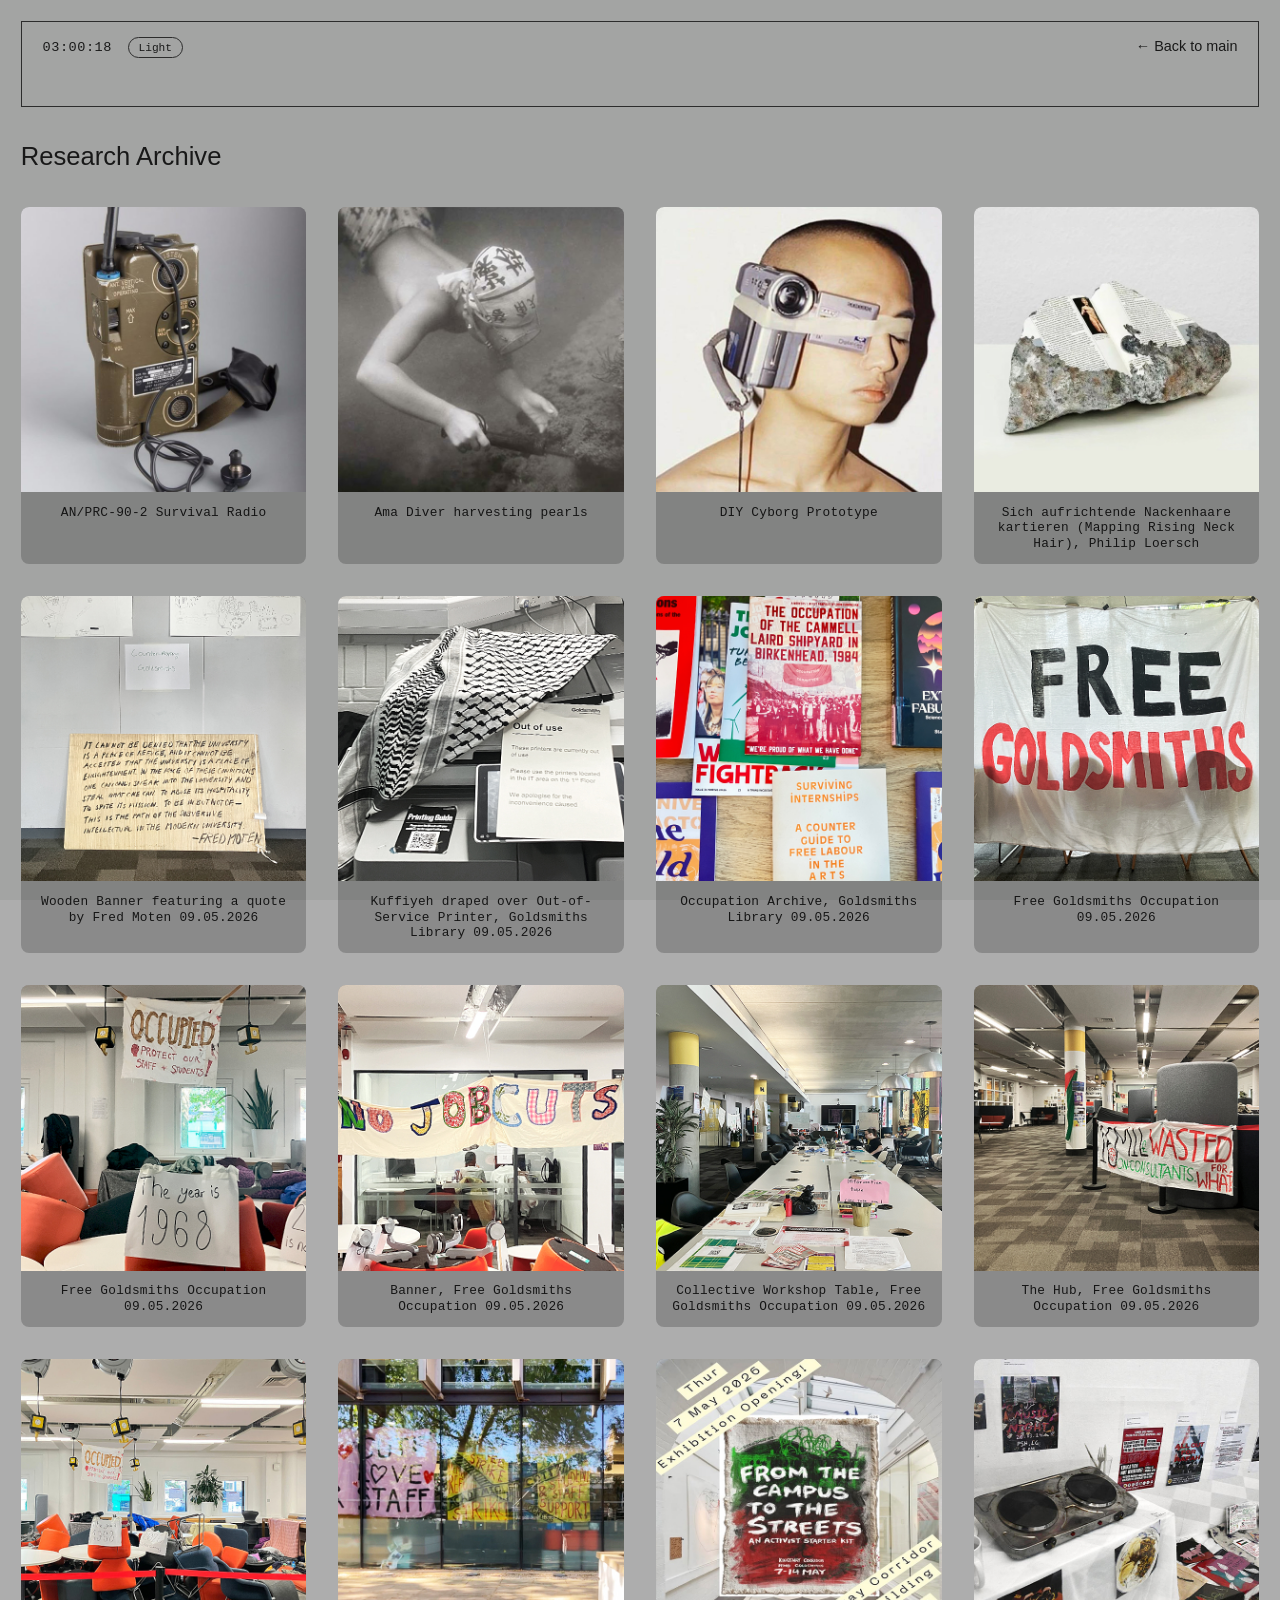
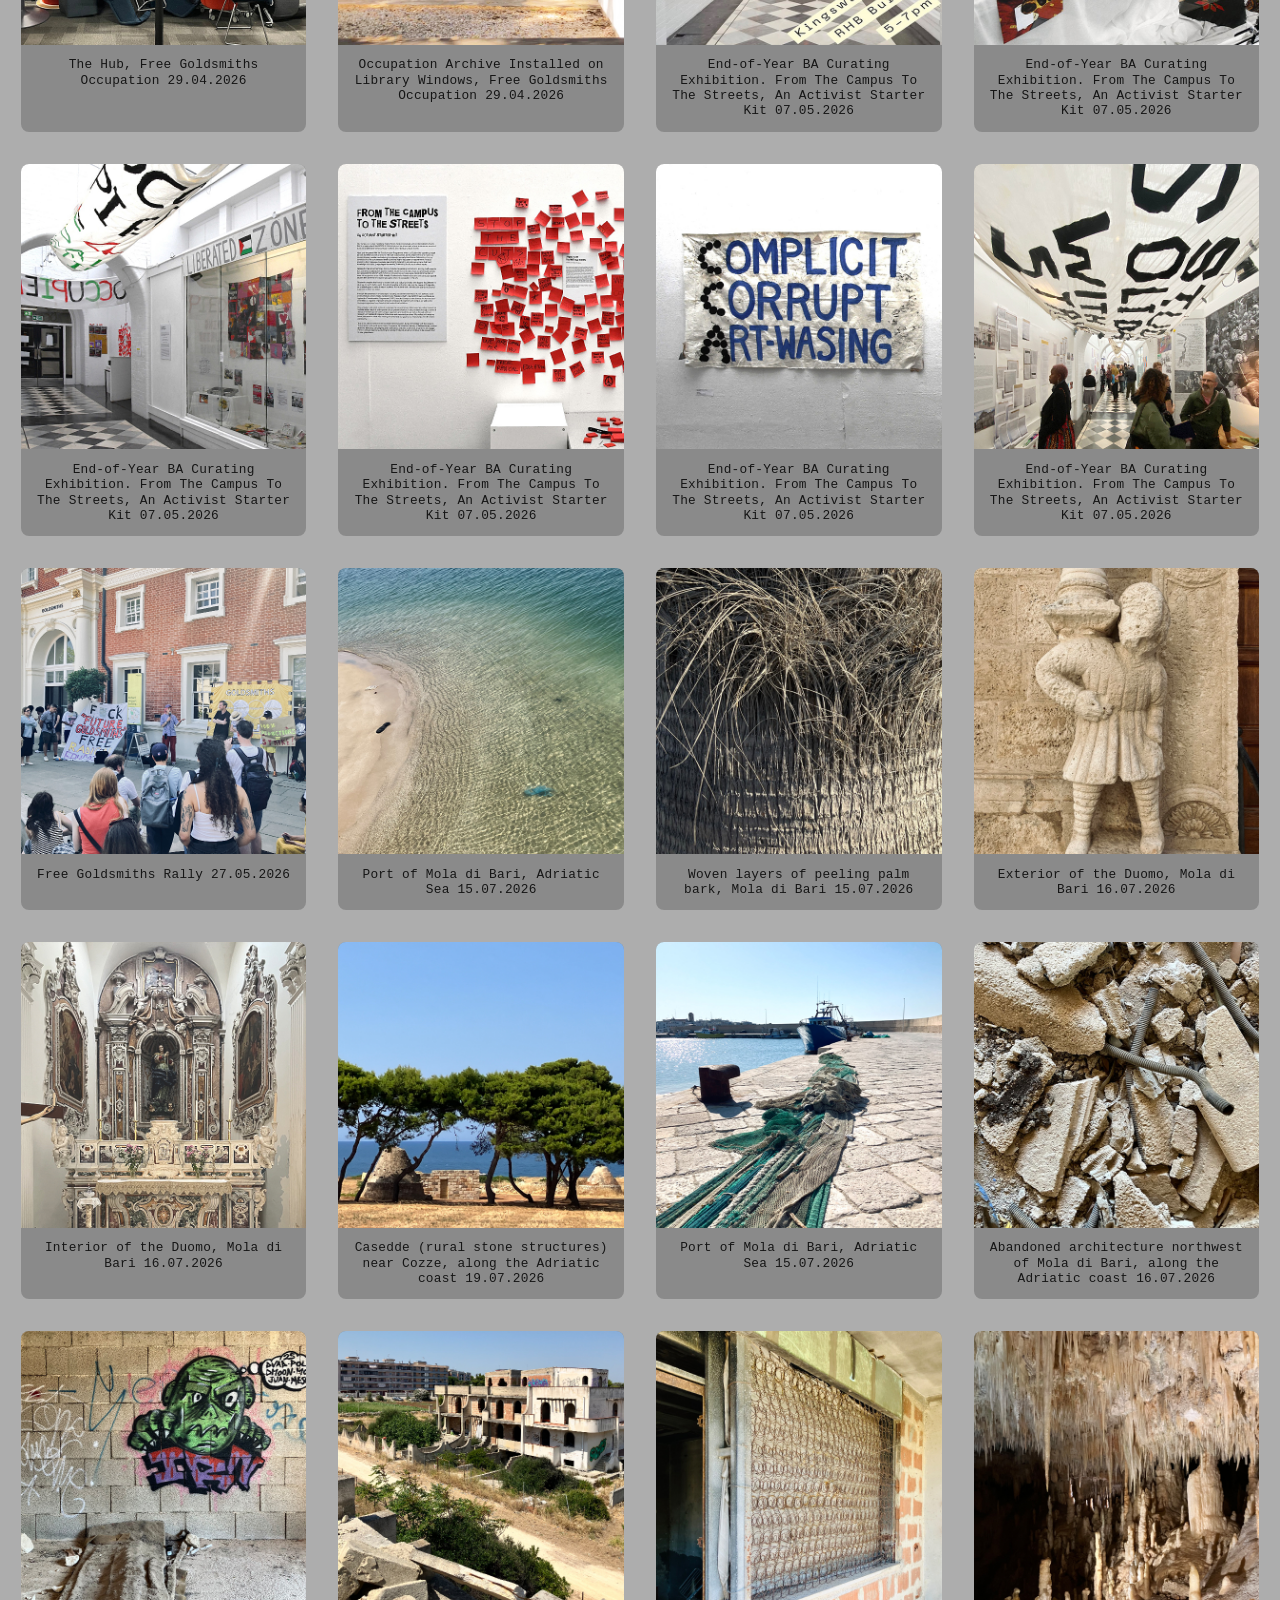
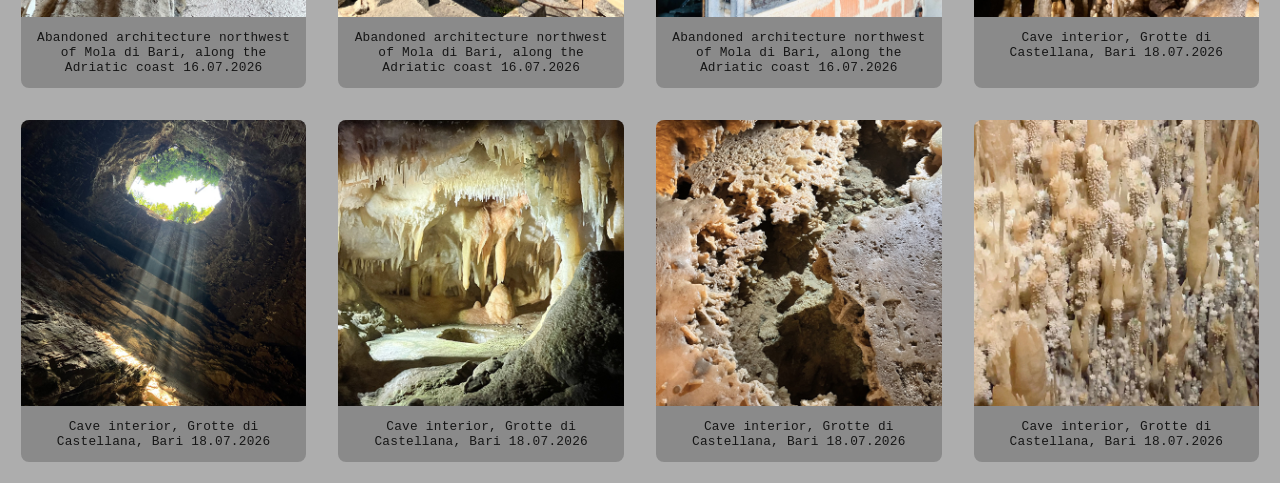
==== archive.html @ 79092eb6 "Update archive.html" ====
<!DOCTYPE html>
<html lang="en">
<head>
    <meta charset="UTF-8">
    <meta name="viewport" content="width=device-width, initial-scale=1.0, shrink-to-fit=no">
    <title>Invisible Signals – Research Archive</title>

    <style>
        /* ========== same styles as index.html, but without canvas rules ========== */
        * {
            margin: 0;
            padding: 0;
            box-sizing: border-box;
        }
        .archive-item .caption {
            padding: 0.5rem;
            font-size: 0.83rem;
            color: rgba(255, 255, 255, 0.7);
            font-family: monospace;
            font-weight: 500;
            letter-spacing: 0.018em;
            line-height: 1.2;
            text-align: center;
            max-width: 53ch;
            margin: 0 auto;
        }
        
        .archive-item .caption span {
            display: inline-block;
            text-align: center;
        }

        /* ---------- DARK MODE DEFAULTS ---------- */
        body {
            background: #adadad;
            font-family: 'Inter', 'Monument Grotesk Variable', -apple-system, BlinkMacSystemFont, sans-serif;
            color: rgba(255, 255, 255, 0.85);
            line-height: 1.4;
            -webkit-font-smoothing: antialiased;
            transition: background-color 0.2s ease, color 0.2s ease;
        }

        /* colour filter overlay */
        body::before {
            content: '';
            position: fixed;
            top: 0;
            left: 0;
            width: 100%;
            height: 100%;
            background-color: #30342f;
            mix-blend-mode: overlay;
            opacity: 0.8;
            pointer-events: none;
            z-index: 1;
            transition: opacity 0.2s ease;
        }

        .content {
            max-width: 1400px;
            margin: 0 auto;
            padding: 1.3rem;
            position: relative;
            z-index: 2;
        }

        /* Typography */
        .bodycopy-2 {
            font-size: clamp(0.9rem, 4vw, 1.05rem);
            letter-spacing: 0.058em;
            line-height: 1.5;
            color: rgba(255, 255, 255, 0.85);
        }
        .grey-caption {
            font-size: clamp(0.75rem, 3.5vw, 0.9rem);
            color: rgba(255, 255, 255, 0.6);
            font-family: 'Monument Grotesk Variable', monospace;
            letter-spacing: 0.037em;
            transition: color 0.2s ease;
        }
        .archive-title {
            font-size: clamp(1.2rem, 5vw, 1.6rem);
            font-weight: 500;
            margin-bottom: 2rem;
            color: rgba(255, 255, 255, 0.85);
        }
        .header-clock {
            font-family: monospace;
            font-size: clamp(0.7rem, 3.5vw, 0.85rem);
            letter-spacing: 0.5px;
            color: rgba(255, 255, 255, 0.7);
            transition: color 0.2s ease;
        }
        .nav-right a {
            font-size: clamp(0.75rem, 4vw, 0.9rem);
            text-decoration: none;
            color: rgba(255, 255, 255, 0.85);
            transition: opacity 0.2s;
        }
        .nav-right a:hover {
            opacity: 0.7;
        }

        /* Header */
        .nav-bar {
            position: sticky;
            top: 0;
            background: transparent;
            backdrop-filter: none;
            padding: 0.8rem 1.3rem 3rem 1.3rem;
            margin-bottom: 2rem;
            z-index: 10;
            border: 1px solid #9afc97;
            transition: transform 0.3s ease-in-out, border-color 0.2s ease;
        }
        .nav-bar.header-hidden {
            transform: translateY(-100%);
        }
        .nav-bar-desktop {
            display: flex;
            justify-content: space-between;
            align-items: baseline;
            flex-wrap: wrap;
            gap: 1rem;
        }
        .nav-left {
            display: flex;
            align-items: baseline;
            gap: 1rem;
            flex-wrap: wrap;
        }
        .nav-right {
            display: flex;
            flex-wrap: wrap;
            gap: 1.5rem;
            list-style: none;
        }
        .color-buttons {
            display: flex;
            align-items: baseline;
            gap: 0.5rem;
        }
        .mode-toggle-btn {
            background: transparent;
            border: 1px solid #9afc97;
            border-radius: 20px;
            padding: 0.2rem 0.6rem;
            font-size: 0.7rem;
            cursor: pointer;
            transition: all 0.2s ease;
            color: inherit;
            font-family: monospace;
        }

        /* Archive grid */
        .archive-grid {
            display: grid;
            grid-template-columns: repeat(auto-fill, minmax(280px, 1fr));
            gap: 2rem;
            margin-top: 2rem;
        }
        .archive-item {
            background: rgba(0, 0, 0, 0.2);
            border-radius: 8px;
            overflow: hidden;
            transition: transform 0.2s;
            cursor: pointer;
        }
        .archive-item:hover {
            transform: translateY(-4px);
        }
        .archive-item img {
            width: 100%;
            height: auto;
            display: block;
            pointer-events: none;
        }
        .archive-item .caption {
            padding: 0.8rem;
            font-size: 0.8rem;
            color: rgba(255, 255, 255, 0.7);
        }
        .back-link {
            margin-top: 3rem;
            text-align: center;
        }
        .back-link a {
            color: inherit;
            text-decoration: none;
            border-bottom: 0px dotted #9afc97;
        }

        /* Lightbox overlay */
        .lightbox {
            position: fixed;
            top: 0;
            left: 0;
            width: 100%;
            height: 100%;
            background: rgba(0, 0, 0, 0.9);
            backdrop-filter: blur(10px);
            display: flex;
            align-items: center;
            justify-content: center;
            z-index: 1000;
            opacity: 0;
            visibility: hidden;
            transition: opacity 0.3s ease, visibility 0.3s ease;
        }
        .lightbox.active {
            opacity: 1;
            visibility: visible;
        }
        .lightbox img {
            max-width: 90%;
            max-height: 90%;
            object-fit: contain;
            border-radius: 8px;
            box-shadow: 0 0 30px rgba(0,0,0,0.5);
        }
        .lightbox-close {
            position: absolute;
            top: 20px;
            right: 30px;
            font-size: 40px;
            color: white;
            cursor: pointer;
            font-family: monospace;
            transition: opacity 0.2s;
        }
        .lightbox-close:hover {
            opacity: 0.7;
        }

        /* Light background overrides (used for Light mode) */
        body.light-bg {
            color: rgba(0, 0, 0, 0.85);
        }
        body.light-bg .bodycopy-2,
        body.light-bg .archive-title,
        body.light-bg .nav-right a,
        body.light-bg .header-clock,
        body.light-bg .archive-item .caption {
            color: rgba(0, 0, 0, 0.85);
        }
        body.light-bg .grey-caption {
            color: rgba(0, 0, 0, 0.5);
        }
        body.light-bg .nav-bar {
            border-color: #2c2c2c;
        }
        body.light-bg .mode-toggle-btn {
            border-color: #2c2c2c;
        }
        body.light-bg::before {
            opacity: 0.2;
        }

        /* Mobile */
        @media (max-width: 640px) {
            .content {
                padding: 0.8rem;
            }
            .nav-bar {
                padding: 0.6rem 0.8rem 0.6rem 0.8rem;
                margin-bottom: 0.1rem;
            }
            .nav-bar-desktop {
                flex-direction: column;
                gap: 0.6rem;
            }
            .nav-left {
                width: 100%;
                justify-content: space-between;
            }
            .nav-right {
                width: 100%;
                justify-content: space-evenly;
                flex-wrap: wrap;
                gap: 0.3rem;
            }
            .color-buttons {
                gap: 0.3rem;
            }
            .archive-grid {
                grid-template-columns: 1fr;
                gap: 1rem;
            }
        }
        @media (max-width: 480px) {
            .content {
                padding: 0.6rem;
            }
            .nav-bar {
                padding: 0.5rem 0.6rem 0.8rem 0.6rem;
            }
            .nav-right a {
                font-size: 0.7rem;
            }
        }
    </style>
</head>
<body>

<div class="content">
    <div class="nav-bar" id="mainHeader">
        <div class="nav-bar-desktop">
            <div class="nav-left">
                <div class="header-clock" id="liveClock">--:--:--</div>
                <div class="color-buttons">
                    <button class="mode-toggle-btn" id="modeToggleBtn">Light</button>
                </div>
            </div>
            <ul class="nav-right">
                <li><a href="/">← Back to main</a></li>
            </ul>
        </div>
    </div>

    <div class="archive-title">Research Archive</div>
    <div class="grey-caption" style="margin-bottom: 1rem;"></div>

    <!-- Archive grid – each image is clickable -->
    <div class="archive-grid">
        <div class="archive-item">
            <img src="images/recorder.jpg" alt="Research image 1">
            <div class="caption">
                <span>AN/PRC-90-2 Survival Radio</span>
            </div>
        </div>
        <div class="archive-item">
            <img src="images/sea_women.jpg" alt="Research image 2">
            <div class="caption">
                <span>Ama Diver harvesting pearls</span>
            </div>
        </div>
        <div class="archive-item">
            <img src="images/human_cam.jpg" alt="Research image 3">
            <div class="caption">
                <span>DIY Cyborg Prototype</span>
            </div>
        </div>
        <div class="archive-item">
            <img src="images/stone_archive.jpg" alt="Research image 4">
            <div class="caption">
                <span>Sich aufrichtende Nackenhaare kartieren (Mapping Rising Neck Hair), Philip Loersch</span>
            </div>
        </div>
        <div class="archive-item">
            <img src="images/Gold_Occ_06.jpg" alt="Research image 5">
            <div class="caption">
                <span>Wooden Banner featuring a quote by Fred Moten 09.05.2026</span>
            </div>
        </div>
        <div class="archive-item">
            <img src="images/Gold_Occ_05.jpg" alt="Research image 6">
            <div class="caption">
                <span>Kuffiyeh draped over Out-of-Service Printer, Goldsmiths Library 09.05.2026</span>
            </div>
        </div>
        <div class="archive-item">
            <img src="images/Gold_Occ_02.jpg" alt="Research image 7">
            <div class="caption">
                <span>Occupation Archive, Goldsmiths Library 09.05.2026</span>
            </div>
        </div>
        <div class="archive-item">
            <img src="images/Gold_Occ_16.jpg" alt="Research image 8">
            <div class="caption">
                <span>Free Goldsmiths Occupation 09.05.2026</span>
            </div>
        </div>
        <div class="archive-item">
            <img src="images/Gold_Occ_17.jpg" alt="Research image 9">
            <div class="caption">
                <span>Free Goldsmiths Occupation 09.05.2026</span>
            </div>
        </div>
        <div class="archive-item">
            <img src="images/Gold_Occ_04.jpg" alt="Research image 10">
            <div class="caption">
                <span>Banner, Free Goldsmiths Occupation 09.05.2026</span>
            </div>
        </div>
        <div class="archive-item">
            <img src="images/Gold_Occ_07.jpg" alt="Research image 11">
            <div class="caption">
                <span>Collective Workshop Table, Free Goldsmiths Occupation 09.05.2026</span>
            </div>
        </div>
        <div class="archive-item">
            <img src="images/Gold_Occ_03.jpg" alt="Research image 12">
            <div class="caption">
                <span>The Hub, Free Goldsmiths Occupation 09.05.2026</span>
            </div>
        </div>
        <div class="archive-item">
            <img src="images/Gold_Occ_11.jpg" alt="Research image 13">
            <div class="caption">
                <span>The Hub, Free Goldsmiths Occupation 29.04.2026</span>
            </div>
        </div>
        <div class="archive-item">
            <img src="images/Gold_Occ_12.jpg" alt="Research image 14">
            <div class="caption">
                <span>Occupation Archive Installed on Library Windows, Free Goldsmiths Occupation 29.04.2026</span>
            </div>
        </div>
        <div class="archive-item">
            <img src="images/Gold_Occ_19.jpg" alt="Research image 15">
            <div class="caption">
                <span>End-of-Year BA Curating Exhibition. From The Campus To The Streets, An Activist Starter Kit 07.05.2026</span>
            </div>
        </div>
        <div class="archive-item">
            <img src="images/Gold_Occ_23.jpg" alt="Research image 16">
            <div class="caption">
                <span>End-of-Year BA Curating Exhibition. From The Campus To The Streets, An Activist Starter Kit 07.05.2026</span>
            </div>
        </div>
        <div class="archive-item">
            <img src="images/Gold_Occ_24.jpg" alt="Research image 17">
            <div class="caption">
                <span>End-of-Year BA Curating Exhibition. From The Campus To The Streets, An Activist Starter Kit 07.05.2026</span>
            </div>
        </div>
        <div class="archive-item">
            <img src="images/Gold_Occ_25.jpg" alt="Research image 18">
            <div class="caption">
                <span>End-of-Year BA Curating Exhibition. From The Campus To The Streets, An Activist Starter Kit 07.05.2026</span>
            </div>
        </div>
        <div class="archive-item">
            <img src="images/Gold_Occ_27.jpg" alt="Research image 19">
            <div class="caption">
                <span>End-of-Year BA Curating Exhibition. From The Campus To The Streets, An Activist Starter Kit 07.05.2026</span>
            </div>
        </div>
        <div class="archive-item">
            <img src="images/Gold_Occ_29.jpg" alt="Research image 20">
            <div class="caption">
                <span>End-of-Year BA Curating Exhibition. From The Campus To The Streets, An Activist Starter Kit 07.05.2026</span>
            </div>
        </div>
        <div class="archive-item">
            <img src="images/Gold_Occ_20.jpg" alt="Research image 21">
            <div class="caption">
                <span>Free Goldsmiths Rally 27.05.2026</span>
            </div>
        </div>

                <!-- ===== NEW MOLA DI BARI / PUGLIA IMAGES (Research image 22–36) ===== -->
        <div class="archive-item">
            <img src="images/Mola_Walk_02.jpg" alt="Research image 22">
            <div class="caption">
                <span>Port of Mola di Bari, Adriatic Sea 15.07.2026</span>
            </div>
        </div>
        <div class="archive-item">
            <img src="images/Mola_Walk_03.jpg" alt="Research image 23">
            <div class="caption">
                <span>Woven layers of peeling palm bark, Mola di Bari 15.07.2026</span>
            </div>
        </div>
        <div class="archive-item">
            <img src="images/Duomo_Church_Mola_01.jpg" alt="Research image 24">
            <div class="caption">
                <span>Exterior of the Duomo, Mola di Bari 16.07.2026</span>
            </div>
        </div>
        <div class="archive-item">
            <img src="images/Duomo_Church_Mola_02.jpg" alt="Research image 25">
            <div class="caption">
                <span>Interior of the Duomo, Mola di Bari 16.07.2026</span>
            </div>
        </div>
        <div class="archive-item">
            <img src="images/Mola_Beach_01.jpg" alt="Research image 26">
            <div class="caption">
                <span>Casedde (rural stone structures) near Cozze, along the Adriatic coast 19.07.2026</span>
            </div>
        </div>
        <div class="archive-item">
            <img src="images/Mola_Dock_01.jpg" alt="Research image 27">
            <div class="caption">
                <span>Port of Mola di Bari, Adriatic Sea 15.07.2026</span>
            </div>
        </div>
        <div class="archive-item">
            <img src="images/Mola_Aban_Arch_01.jpg" alt="Research image 28">
            <div class="caption">
                <span>Abandoned architecture northwest of Mola di Bari, along the Adriatic coast 16.07.2026</span>
            </div>
        </div>
        <div class="archive-item">
            <img src="images/Mola_Aban_Arch_02.jpg" alt="Research image 29">
            <div class="caption">
                <span>Abandoned architecture northwest of Mola di Bari, along the Adriatic coast 16.07.2026</span>
            </div>
        </div>
        <div class="archive-item">
            <img src="images/Mola_Aban_Arch_03.jpg" alt="Research image 30">
            <div class="caption">
                <span>Abandoned architecture northwest of Mola di Bari, along the Adriatic coast 16.07.2026</span>
            </div>
        </div>
        <div class="archive-item">
            <img src="images/Mola_Aban_Arch_05.jpg" alt="Research image 31">
            <div class="caption">
                <span>Abandoned architecture northwest of Mola di Bari, along the Adriatic coast 16.07.2026</span>
            </div>
        </div>
        <div class="archive-item">
            <img src="images/Bari_Caves_01.jpg" alt="Research image 32">
            <div class="caption">
                <span>Cave interior, Grotte di Castellana, Bari 18.07.2026</span>
            </div>
        </div>
        <div class="archive-item">
            <img src="images/Bari_Caves_04.jpg" alt="Research image 33">
            <div class="caption">
                <span>Cave interior, Grotte di Castellana, Bari 18.07.2026</span>
            </div>
        </div>
        <div class="archive-item">
            <img src="images/Bari_Caves_08.jpg" alt="Research image 34">
            <div class="caption">
                <span>Cave interior, Grotte di Castellana, Bari 18.07.2026</span>
            </div>
        </div>
        <div class="archive-item">
            <img src="images/Bari_Caves_09.jpg" alt="Research image 35">
            <div class="caption">
                <span>Cave interior, Grotte di Castellana, Bari 18.07.2026</span>
            </div>
        </div>
        <div class="archive-item">
            <img src="images/Bari_Caves_07.jpg" alt="Research image 36">
            <div class="caption">
                <span>Cave interior, Grotte di Castellana, Bari 18.07.2026</span>
            </div>
        </div>

    <!-- Lightbox overlay -->
    <div id="lightbox" class="lightbox">
        <span class="lightbox-close">&times;</span>
        <img id="lightbox-img" src="" alt="">
    </div>
</div>

<script>
    // ========== LIGHT / DARK MODE WITH PERSISTENCE (localStorage) – unified with index.html ==========
    const modeToggleBtn = document.getElementById('modeToggleBtn');

    function setLightMode() {
        document.body.style.backgroundColor = '#adadad';
        document.body.classList.add('light-bg');
        modeToggleBtn.textContent = 'Light';
        localStorage.setItem('invisibleSignalsMode', 'light');   // was 'grey', now unified
    }

    function setDarkMode() {
        document.body.style.backgroundColor = '#1c1c1b';
        document.body.classList.remove('light-bg');
        modeToggleBtn.textContent = 'Dark';
        localStorage.setItem('invisibleSignalsMode', 'dark');
    }

    function toggleMode() {
        const isCurrentlyLight = document.body.classList.contains('light-bg');
        if (isCurrentlyLight) {
            setDarkMode();
        } else {
            setLightMode();
        }
    }

    // Load saved preference on page load
    const savedMode = localStorage.getItem('invisibleSignalsMode');
    if (savedMode === 'dark') {
        setDarkMode();
    } else {
        // default to light (matching index.html)
        setLightMode();
    }

    modeToggleBtn.addEventListener('click', toggleMode);

    // ========== CLOCK ==========
    function updateClock() {
        const now = new Date();
        document.getElementById('liveClock').textContent = `${String(now.getHours()).padStart(2,'0')}:${String(now.getMinutes()).padStart(2,'0')}:${String(now.getSeconds()).padStart(2,'0')}`;
    }
    updateClock();
    setInterval(updateClock, 1000);

    // ========== HEADER HIDE/SHOW ==========
    let lastScrollTop = 0;
    const header = document.getElementById('mainHeader');
    window.addEventListener('scroll', () => {
        const scrollTop = window.pageYOffset || document.documentElement.scrollTop;
        if (Math.abs(scrollTop - lastScrollTop) <= 5) return;
        if (scrollTop > lastScrollTop && scrollTop > 80) header.classList.add('header-hidden');
        else header.classList.remove('header-hidden');
        lastScrollTop = scrollTop;
    });

    // ========== LIGHTBOX FUNCTIONALITY ==========
    const lightbox = document.getElementById('lightbox');
    const lightboxImg = document.getElementById('lightbox-img');
    const closeLightbox = document.querySelector('.lightbox-close');

    const archiveItems = document.querySelectorAll('.archive-item');
    archiveItems.forEach(item => {
        item.addEventListener('click', () => {
            const img = item.querySelector('img');
            if (img && img.src) {
                lightboxImg.src = img.src;
                lightbox.classList.add('active');
            }
        });
    });

    function closeLightboxFn() {
        lightbox.classList.remove('active');
        setTimeout(() => {
            if (!lightbox.classList.contains('active')) lightboxImg.src = '';
        }, 300);
    }
    closeLightbox.addEventListener('click', closeLightboxFn);
    lightbox.addEventListener('click', (e) => {
        if (e.target === lightbox) closeLightboxFn();
    });
    document.addEventListener('keydown', (e) => {
        if (e.key === 'Escape' && lightbox.classList.contains('active')) {
            closeLightboxFn();
        }
    });
</script>
</body>
</html>
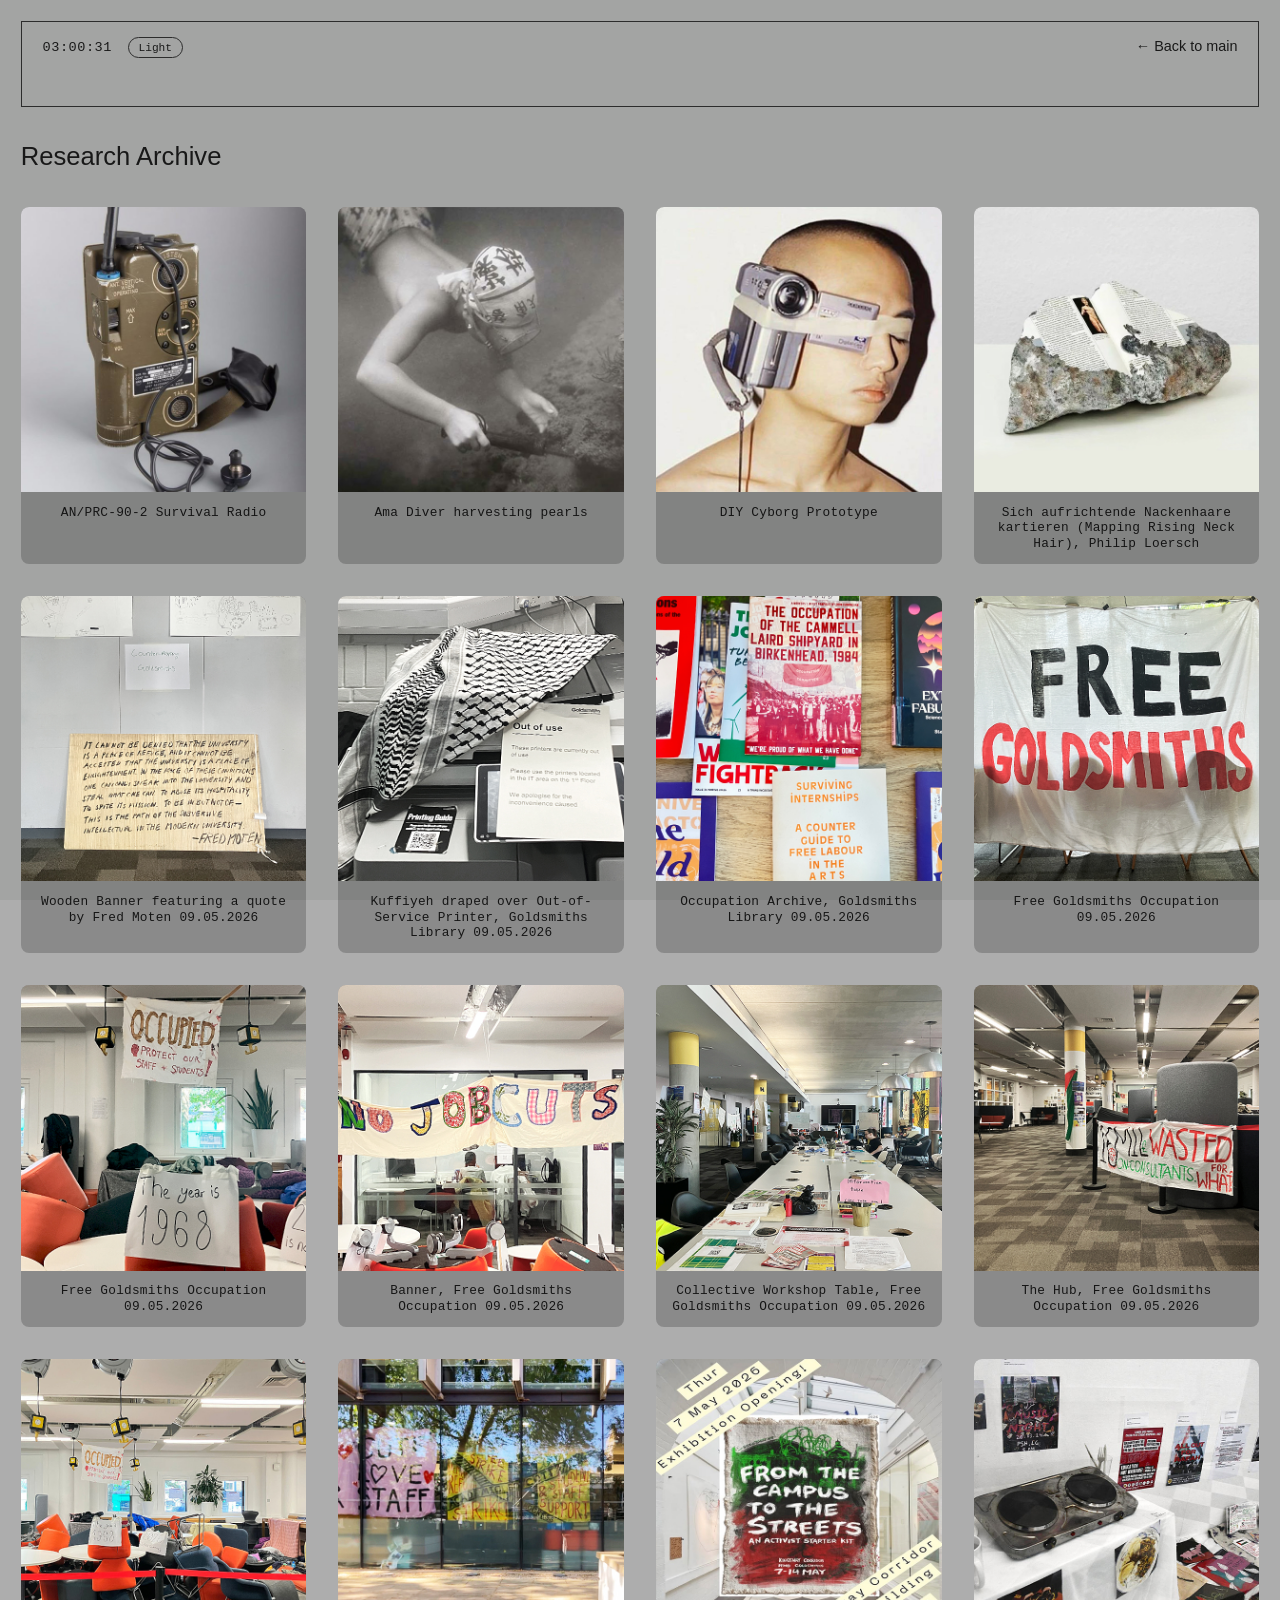
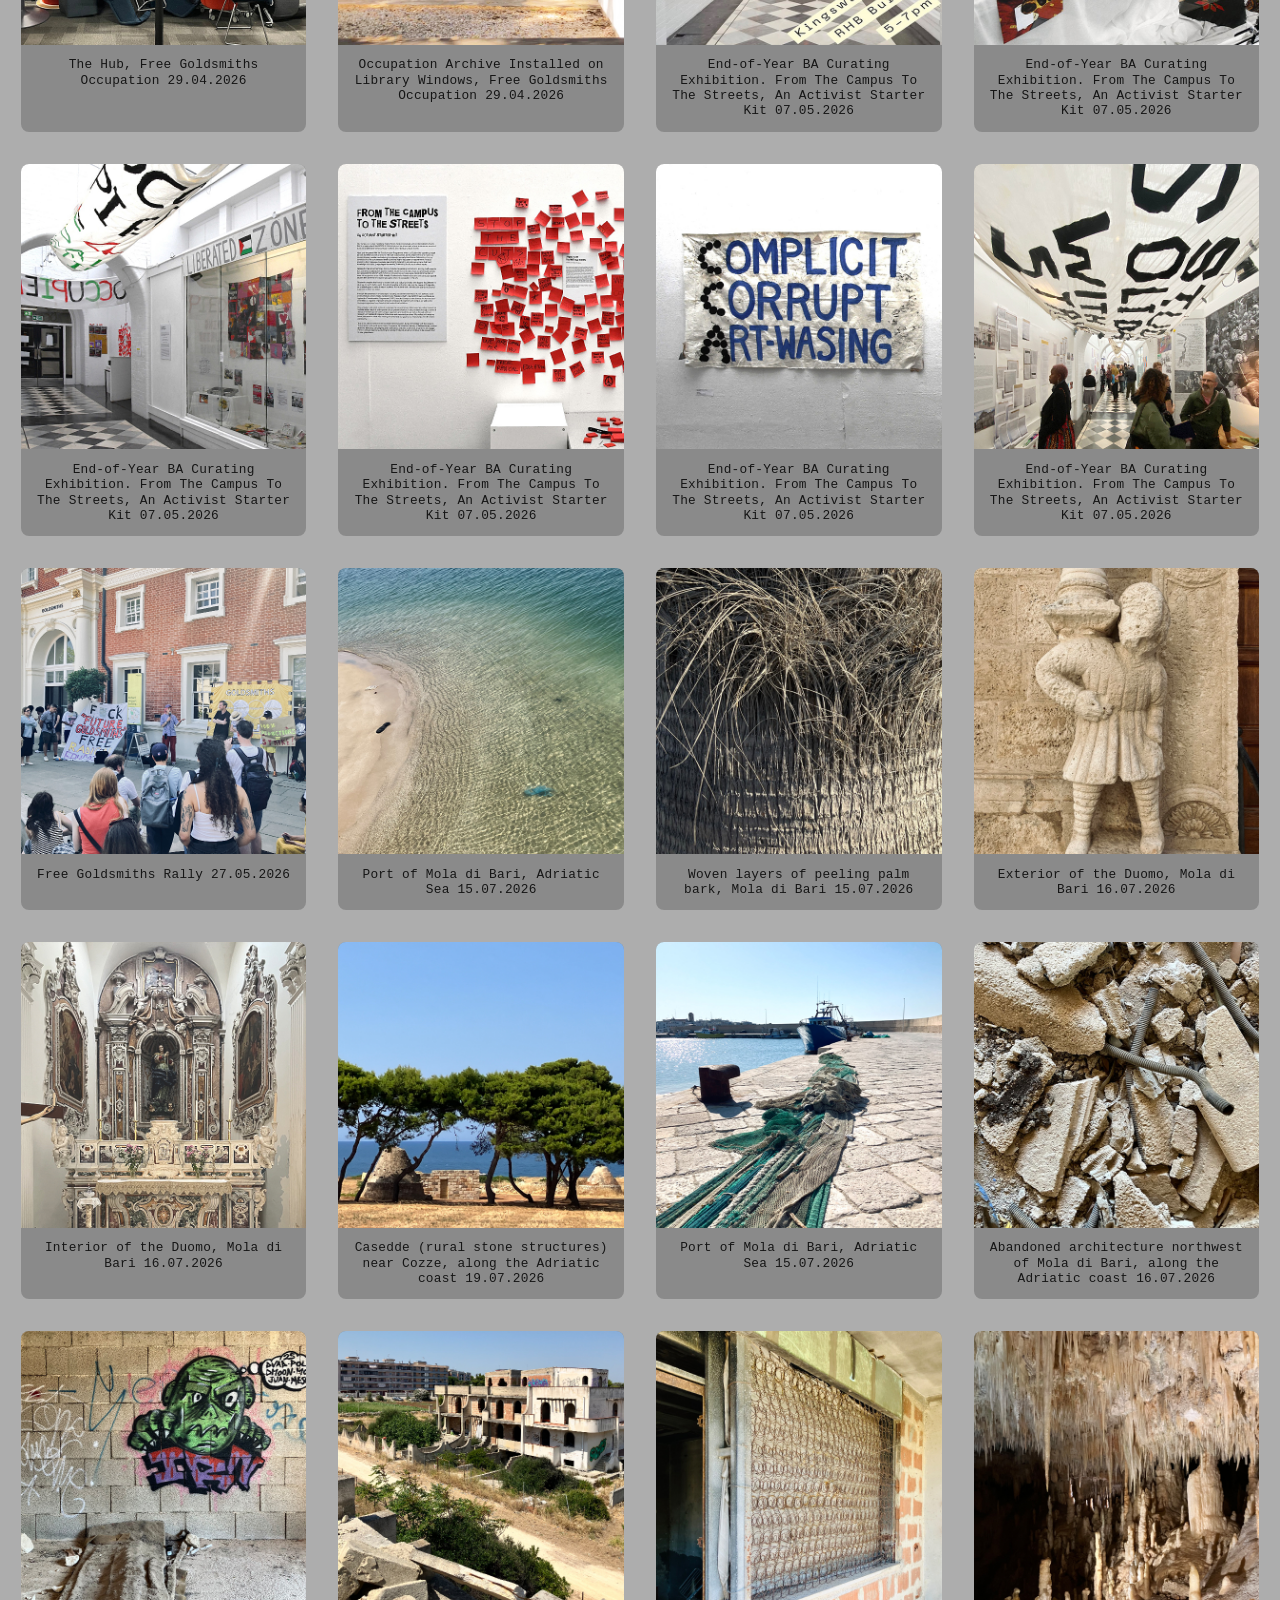
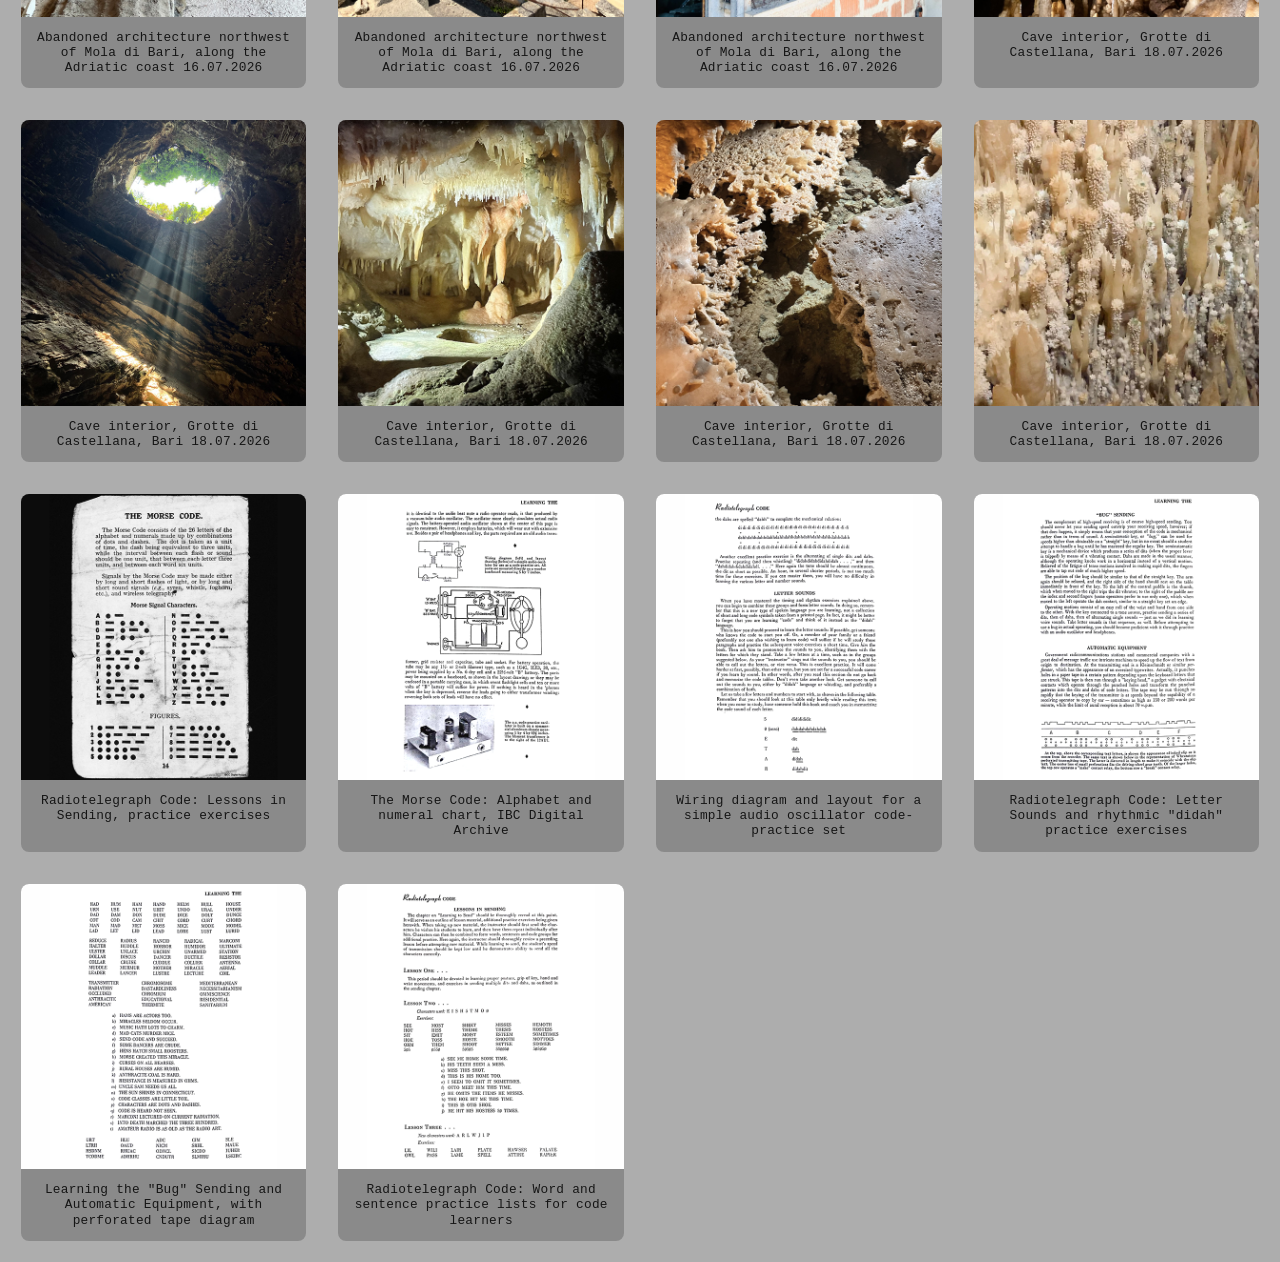
==== commit 5759f2f8: "Update archive.html" ====
--- a/archive.html
+++ b/archive.html
@@ -540,6 +540,43 @@
                 <span>Cave interior, Grotte di Castellana, Bari 18.07.2026</span>
             </div>
         </div>
+        <!-- ===== NEW MORSE CODE / RADIOTELEGRAPHY MANUAL IMAGES (Research image 37–42) ===== -->
+        <div class="archive-item">
+            <img src="images/Morse_01.jpg" alt="Research image 37">
+            <div class="caption">
+                <span>Radiotelegraph Code: Lessons in Sending, practice exercises</span>
+            </div>
+        </div>
+        <div class="archive-item">
+            <img src="images/Morse_02.jpg" alt="Research image 38">
+            <div class="caption">
+                <span>The Morse Code: Alphabet and numeral chart, IBC Digital Archive</span>
+            </div>
+        </div>
+        <div class="archive-item">
+            <img src="images/Morse_03.jpg" alt="Research image 39">
+            <div class="caption">
+                <span>Wiring diagram and layout for a simple audio oscillator code-practice set</span>
+            </div>
+        </div>
+        <div class="archive-item">
+            <img src="images/Morse_04.jpg" alt="Research image 40">
+            <div class="caption">
+                <span>Radiotelegraph Code: Letter Sounds and rhythmic "didah" practice exercises</span>
+            </div>
+        </div>
+        <div class="archive-item">
+            <img src="images/Morse_05.jpg" alt="Research image 41">
+            <div class="caption">
+                <span>Learning the "Bug" Sending and Automatic Equipment, with perforated tape diagram</span>
+            </div>
+        </div>
+        <div class="archive-item">
+            <img src="images/Morse_06.jpg" alt="Research image 42">
+            <div class="caption">
+                <span>Radiotelegraph Code: Word and sentence practice lists for code learners</span>
+            </div>
+        </div>
 
     <!-- Lightbox overlay -->
     <div id="lightbox" class="lightbox">
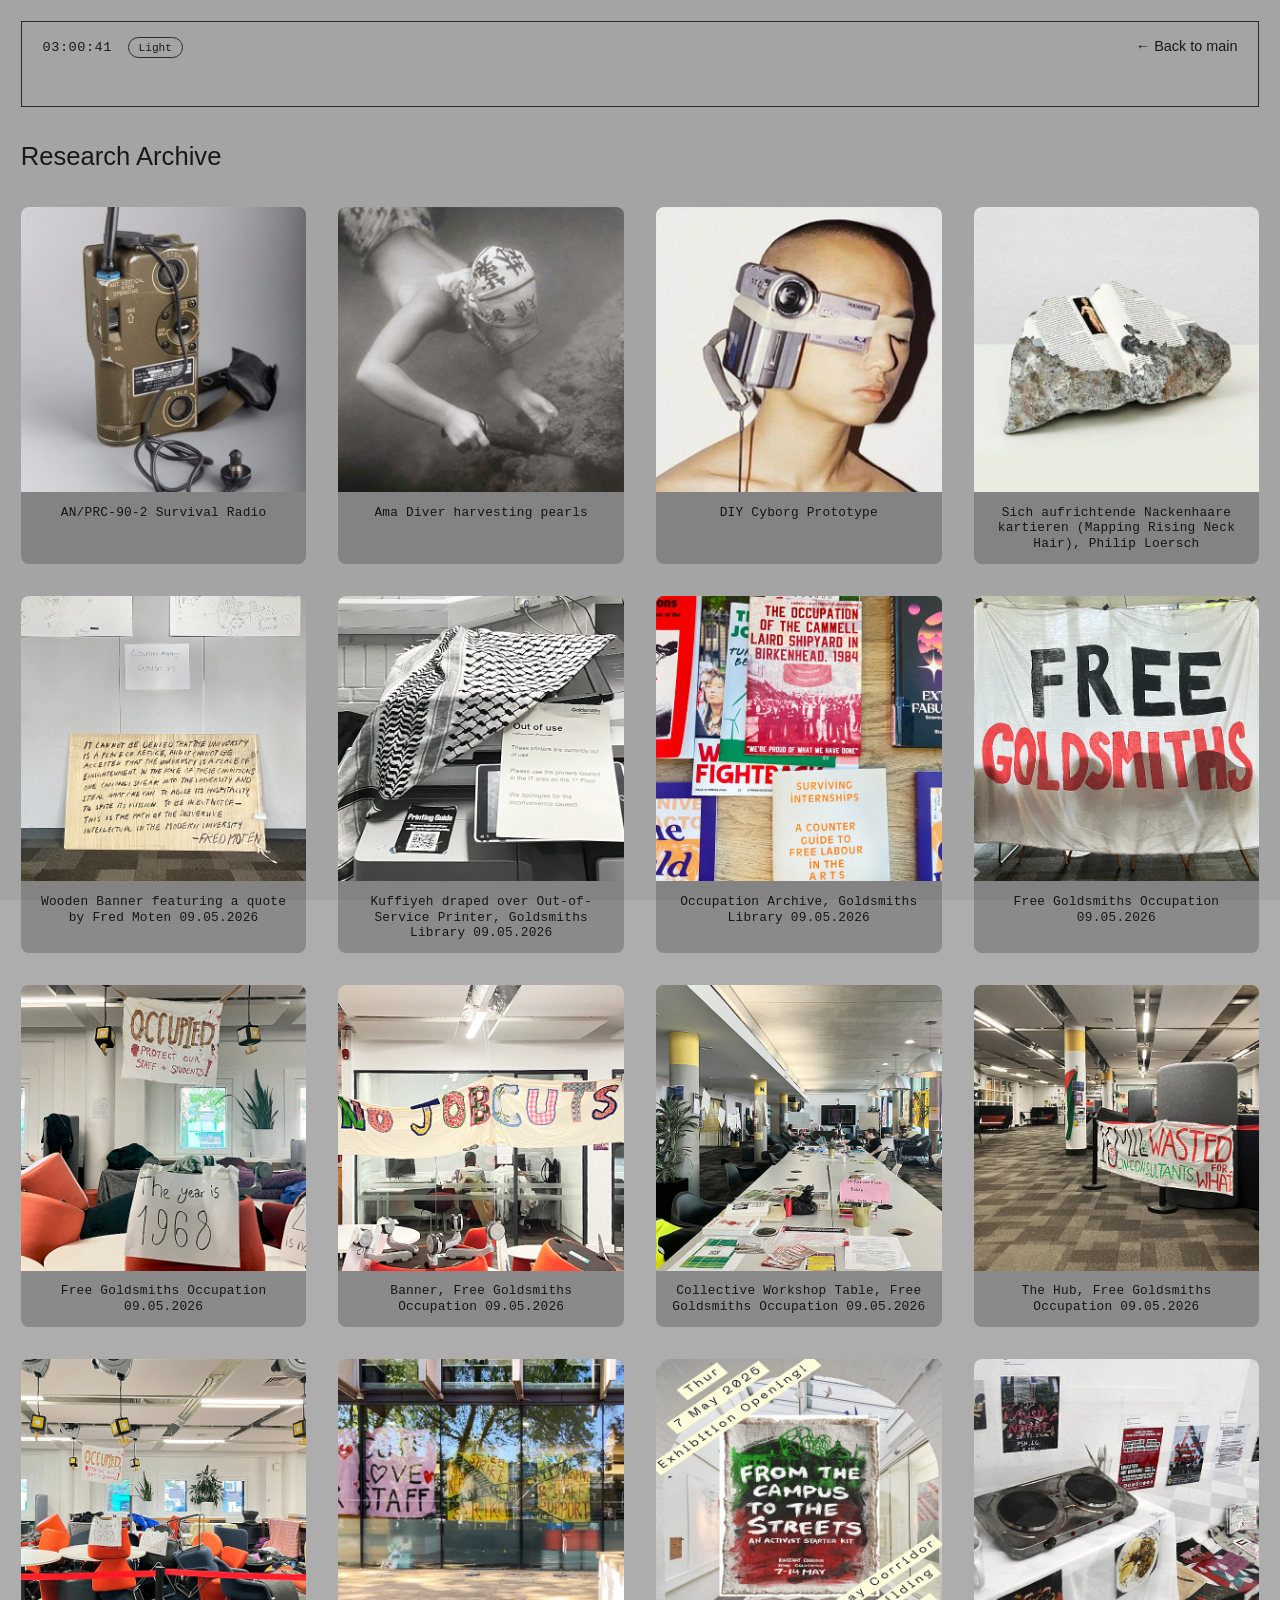
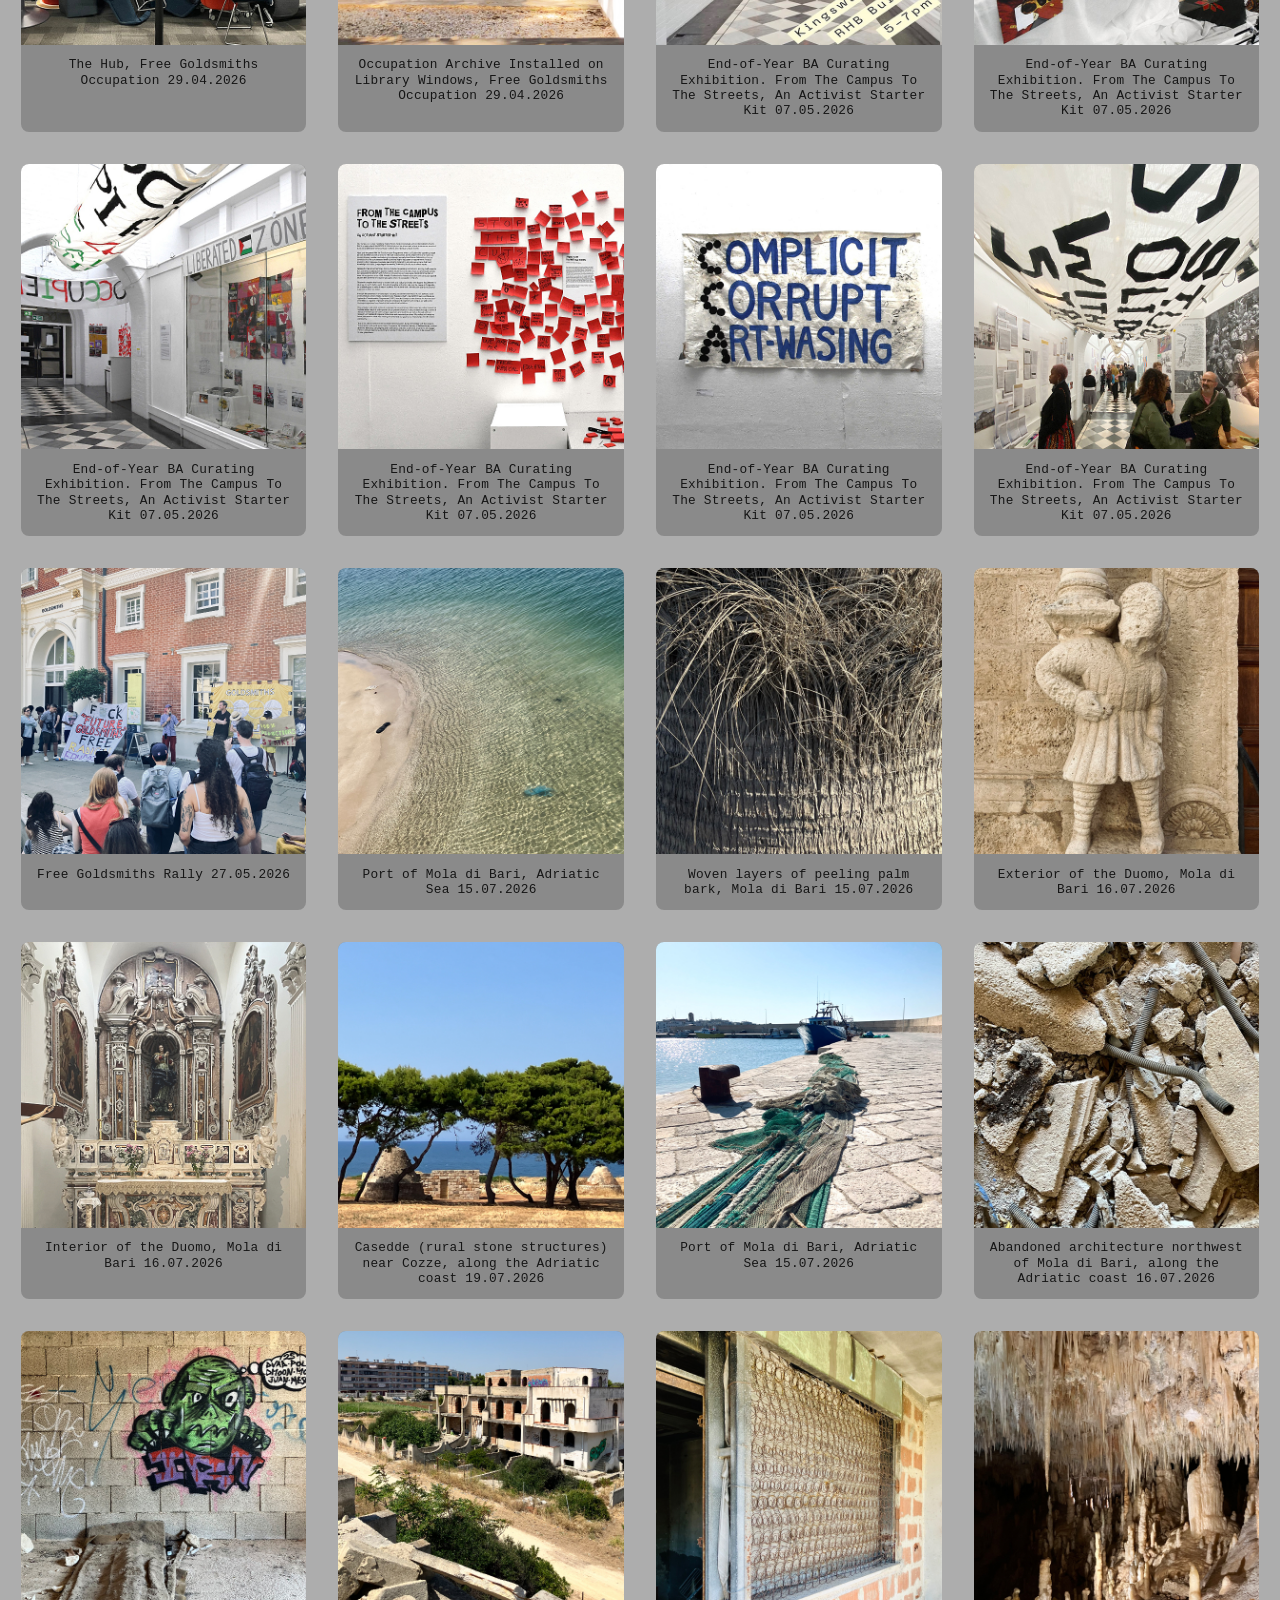
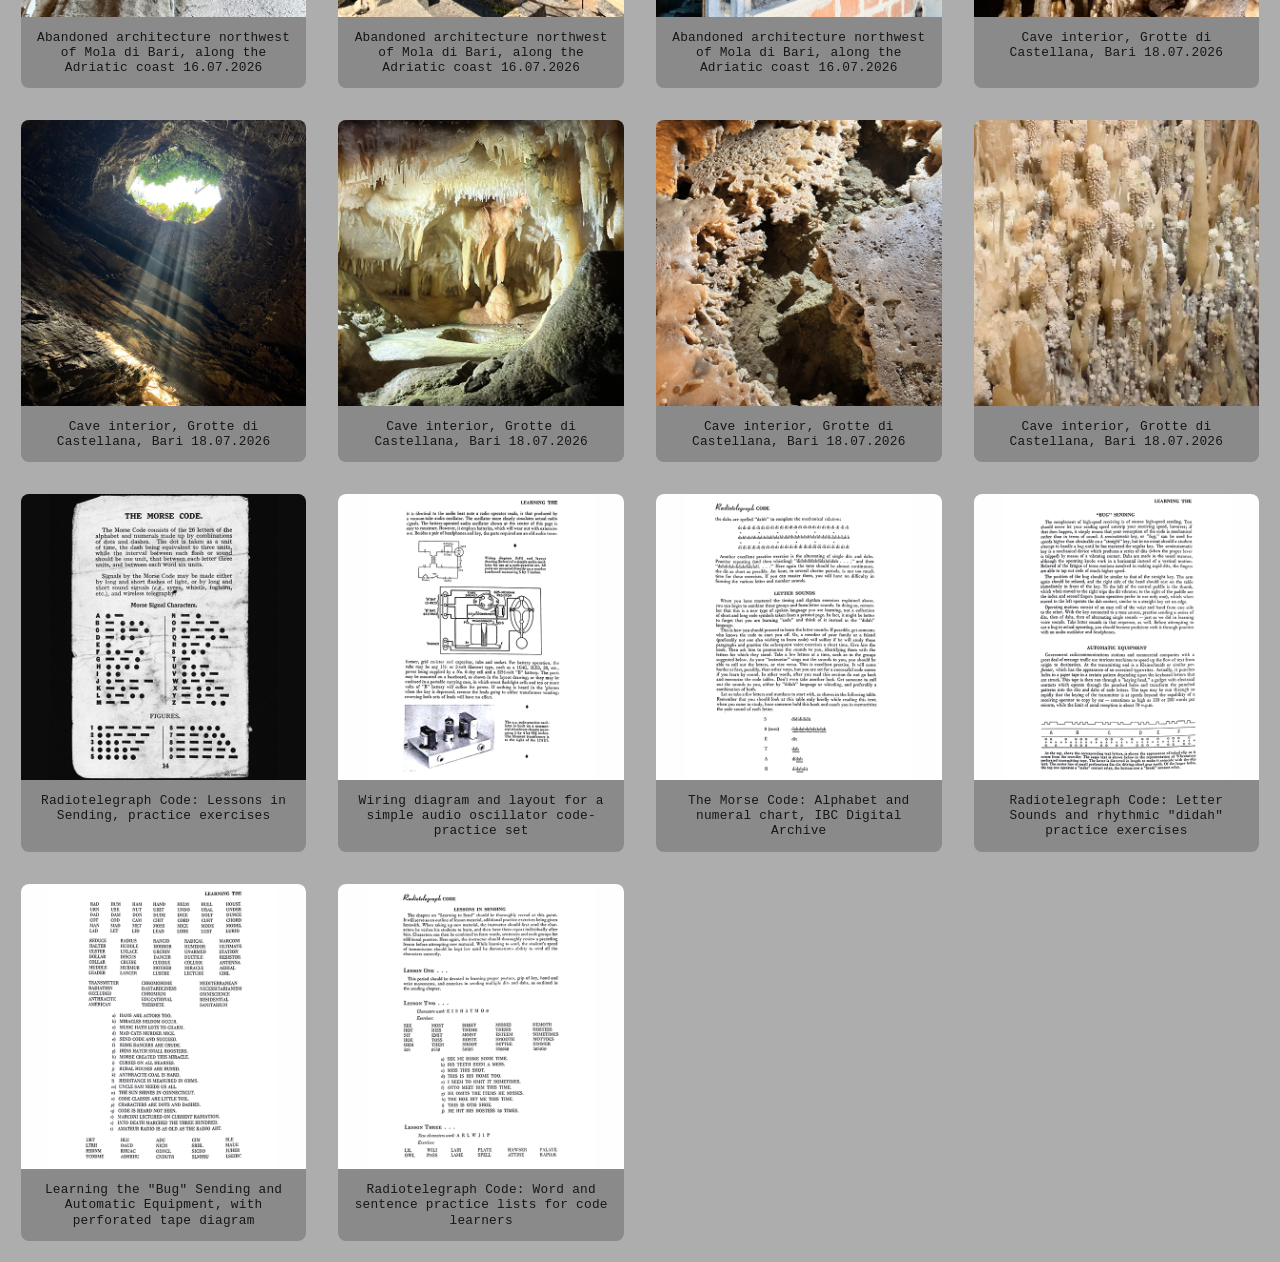
==== commit 2443c07c: "Update print statement from 'Hello' to 'Goodbye'" ====
--- a/archive.html
+++ b/archive.html
@@ -550,13 +550,13 @@
         <div class="archive-item">
             <img src="images/Morse_02.jpg" alt="Research image 38">
             <div class="caption">
+                <span>Wiring diagram and layout for a simple audio oscillator code-practice set</span>
+            </div>
+        </div>
+        <div class="archive-item">
+            <img src="images/Morse_03.jpg" alt="Research image 39">
+            <div class="caption">
                 <span>The Morse Code: Alphabet and numeral chart, IBC Digital Archive</span>
-            </div>
-        </div>
-        <div class="archive-item">
-            <img src="images/Morse_03.jpg" alt="Research image 39">
-            <div class="caption">
-                <span>Wiring diagram and layout for a simple audio oscillator code-practice set</span>
             </div>
         </div>
         <div class="archive-item">
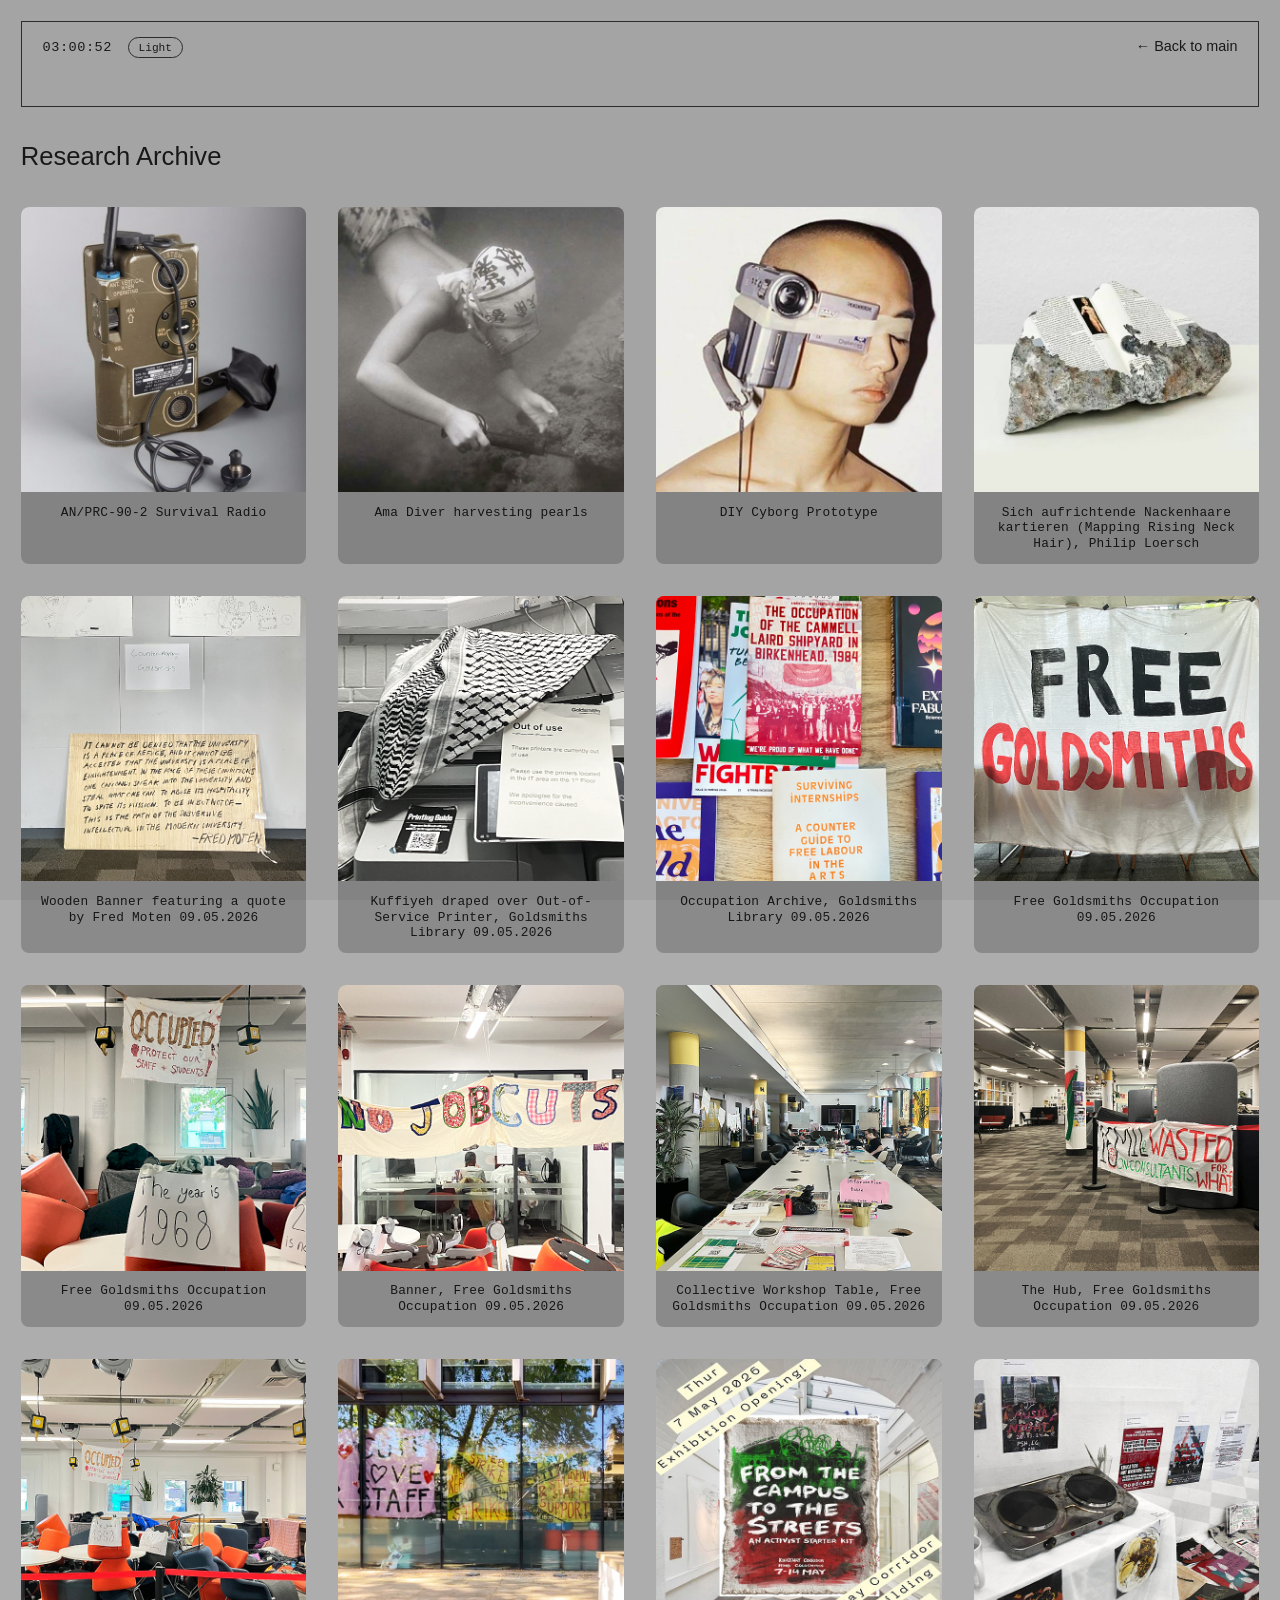
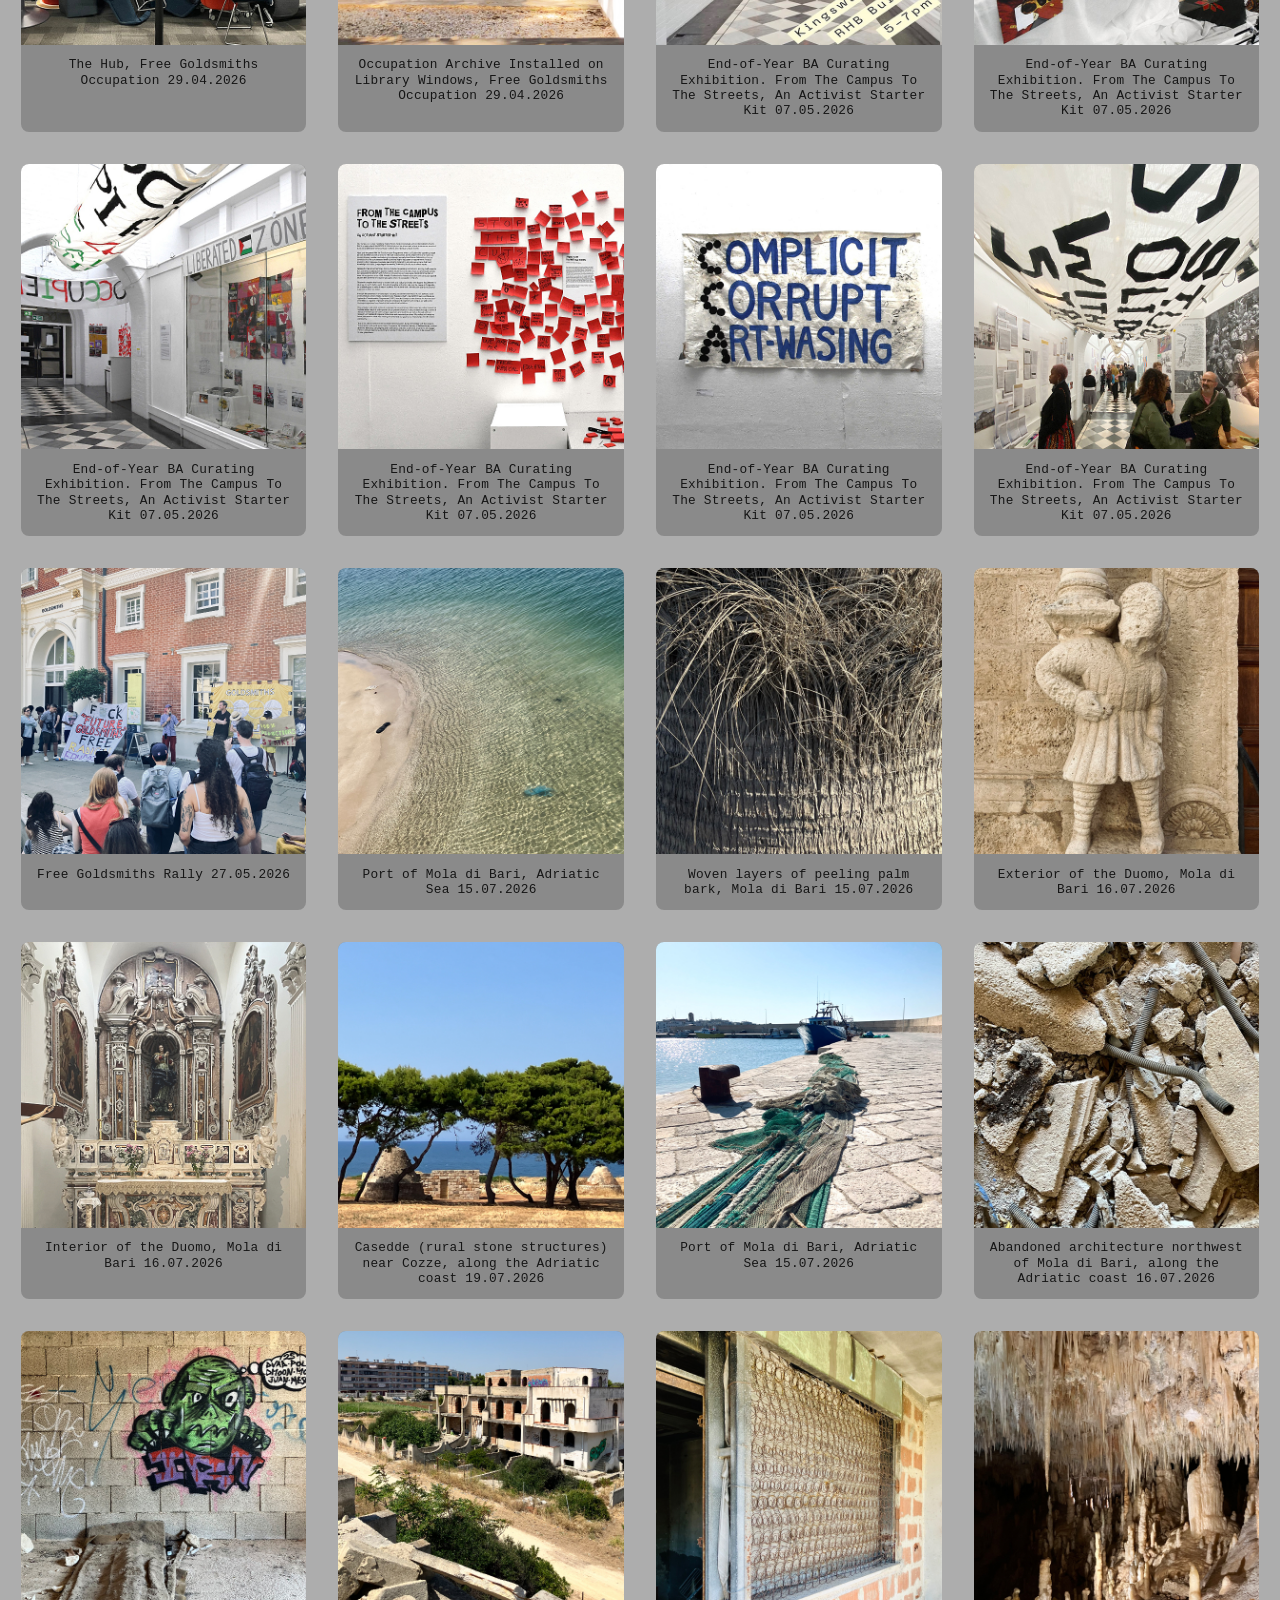
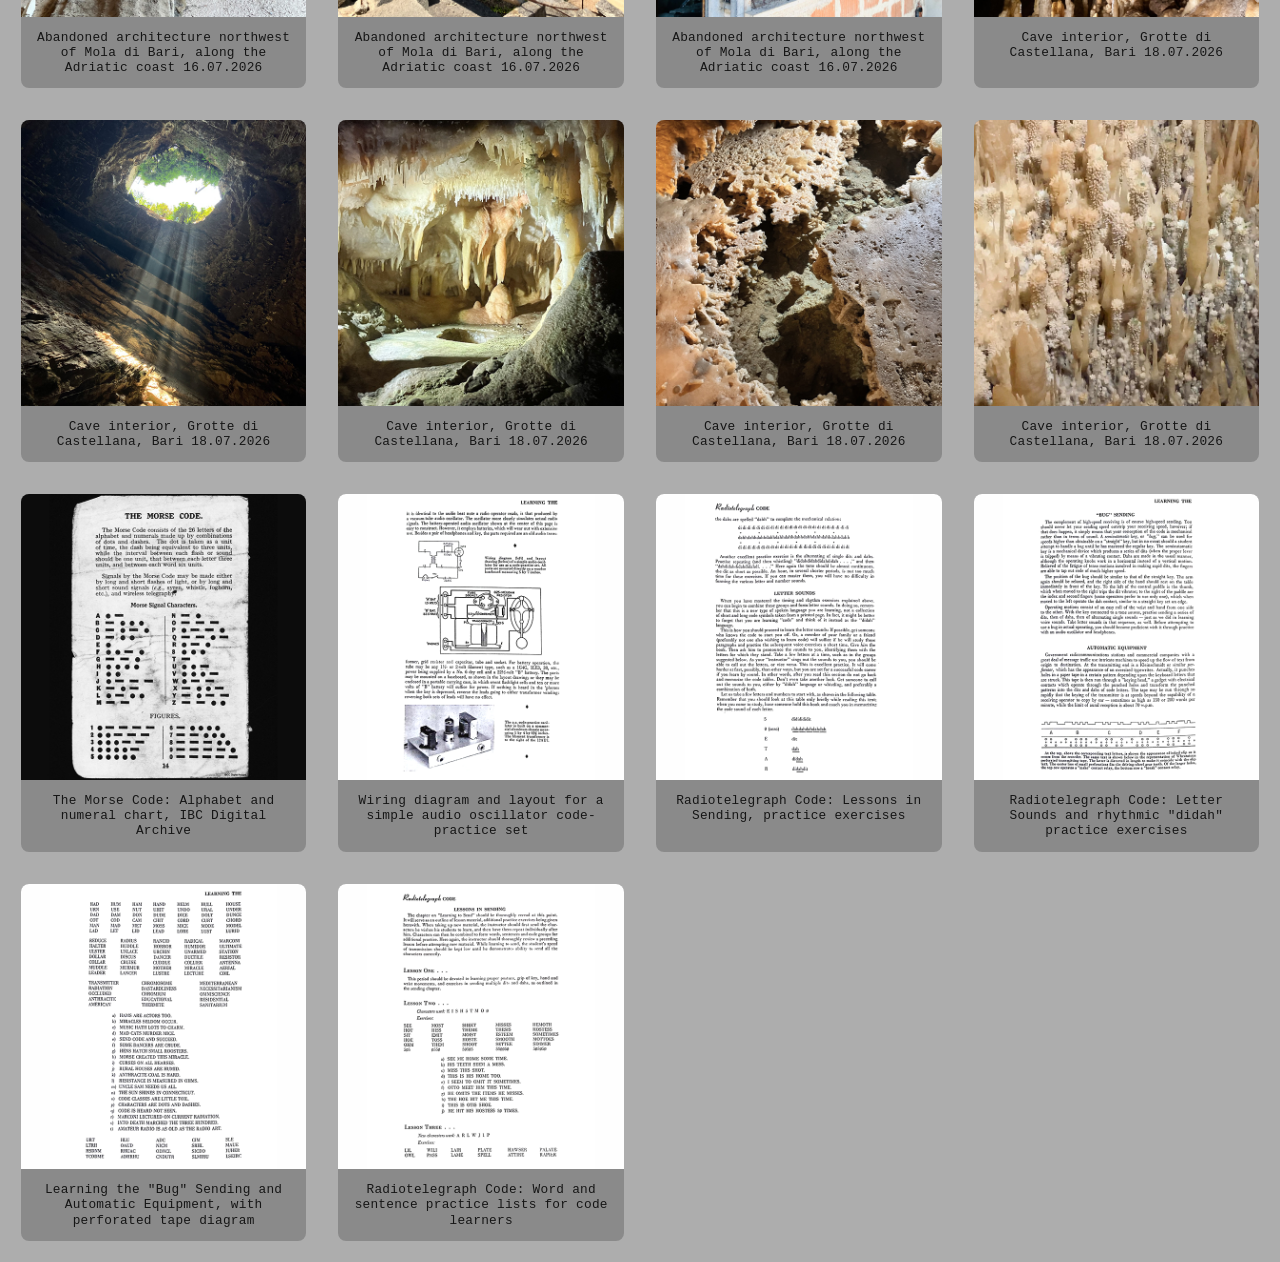
==== commit 079e33df: "Update archive.html" ====
--- a/archive.html
+++ b/archive.html
@@ -544,19 +544,19 @@
         <div class="archive-item">
             <img src="images/Morse_01.jpg" alt="Research image 37">
             <div class="caption">
+                <span>The Morse Code: Alphabet and numeral chart, IBC Digital Archive</span>
+            </div>
+        </div>
+        <div class="archive-item">
+            <img src="images/Morse_02.jpg" alt="Research image 38">
+            <div class="caption">
+                <span>Wiring diagram and layout for a simple audio oscillator code-practice set</span>
+            </div>
+        </div>
+        <div class="archive-item">
+            <img src="images/Morse_03.jpg" alt="Research image 39">
+            <div class="caption">
                 <span>Radiotelegraph Code: Lessons in Sending, practice exercises</span>
-            </div>
-        </div>
-        <div class="archive-item">
-            <img src="images/Morse_02.jpg" alt="Research image 38">
-            <div class="caption">
-                <span>Wiring diagram and layout for a simple audio oscillator code-practice set</span>
-            </div>
-        </div>
-        <div class="archive-item">
-            <img src="images/Morse_03.jpg" alt="Research image 39">
-            <div class="caption">
-                <span>The Morse Code: Alphabet and numeral chart, IBC Digital Archive</span>
             </div>
         </div>
         <div class="archive-item">
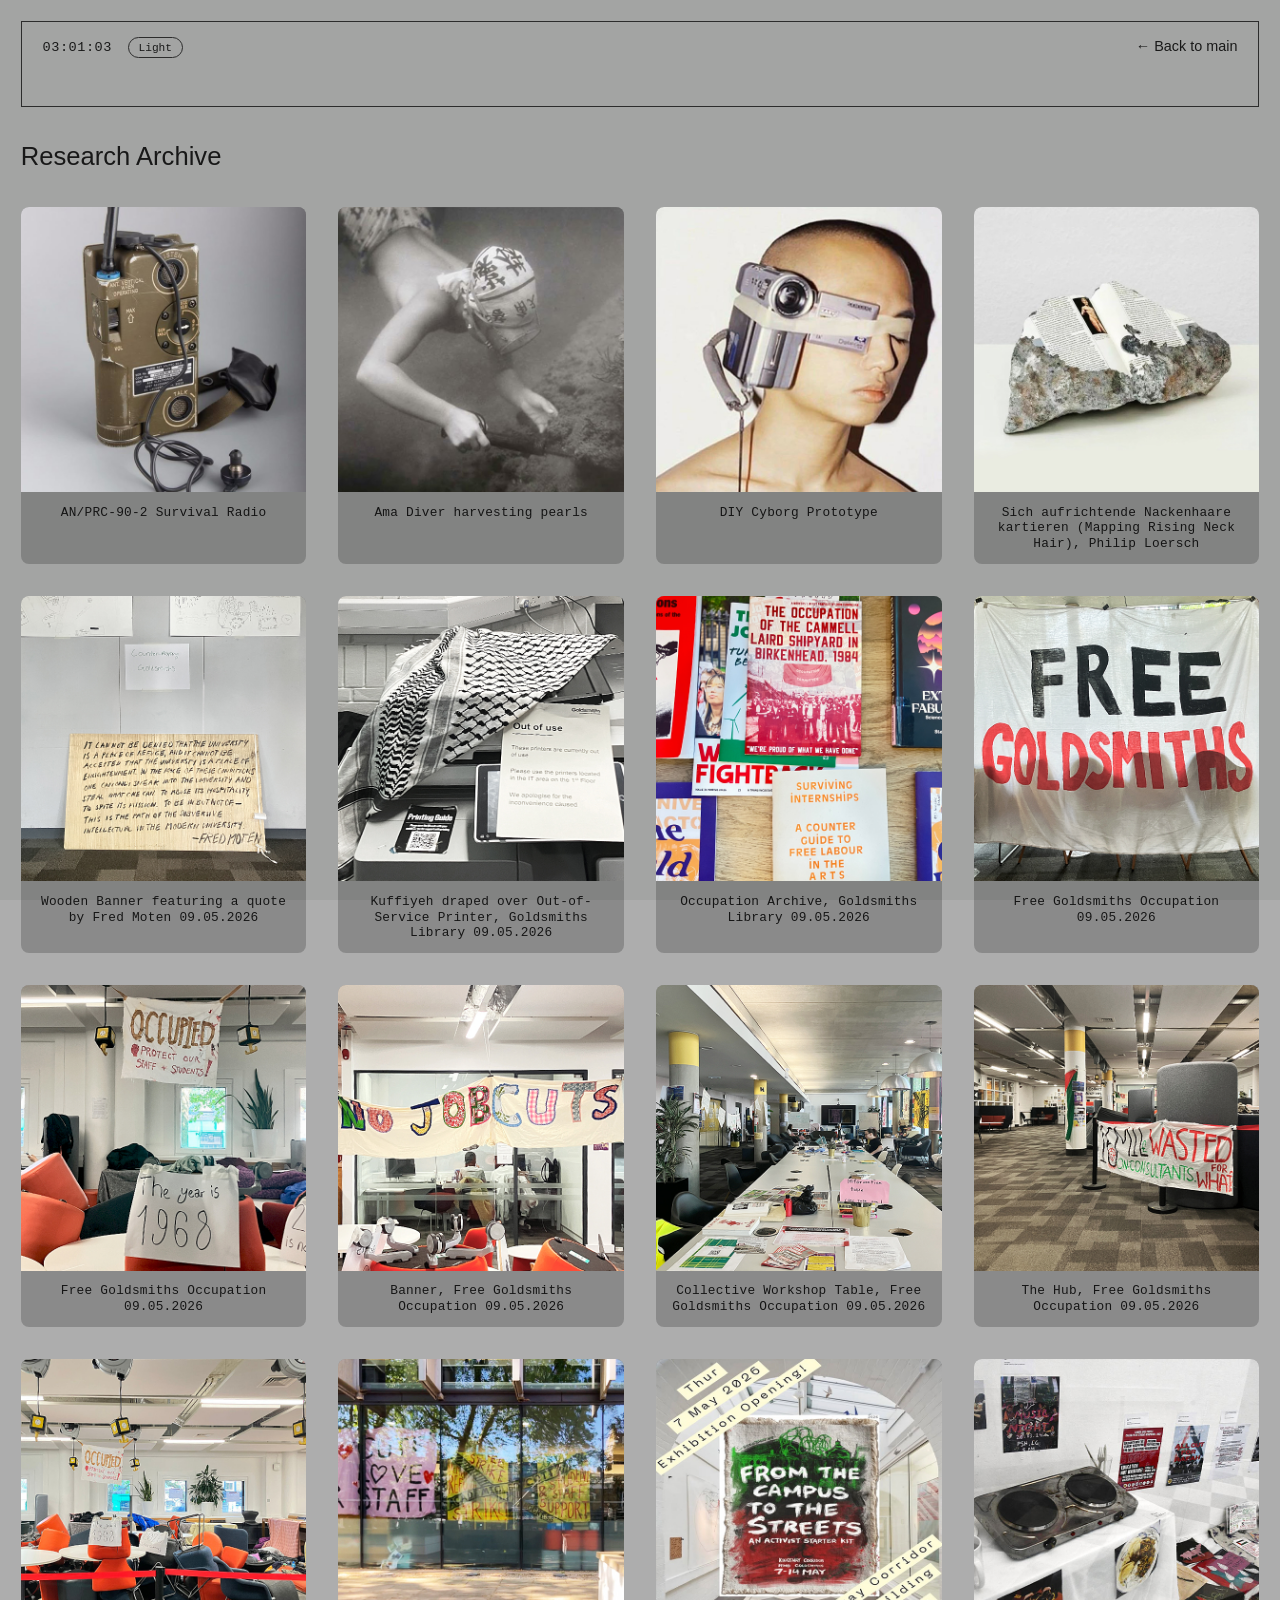
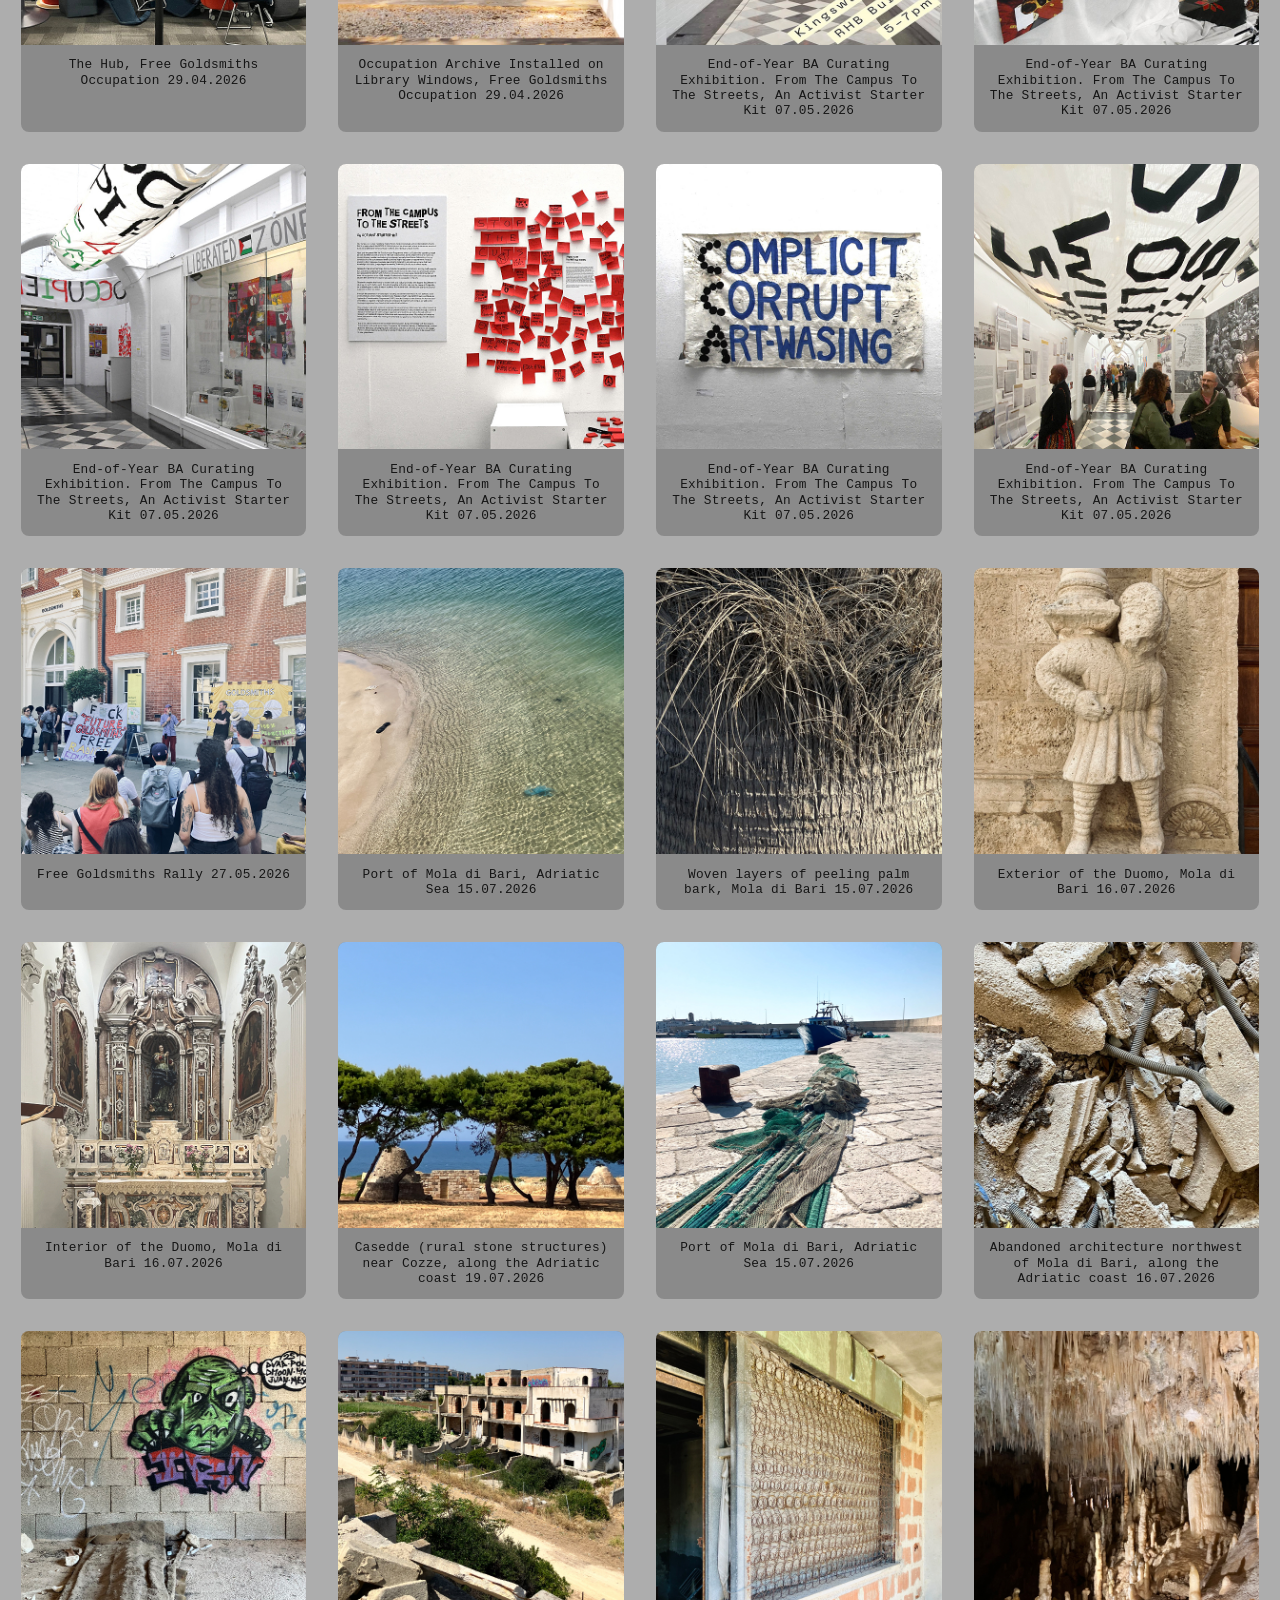
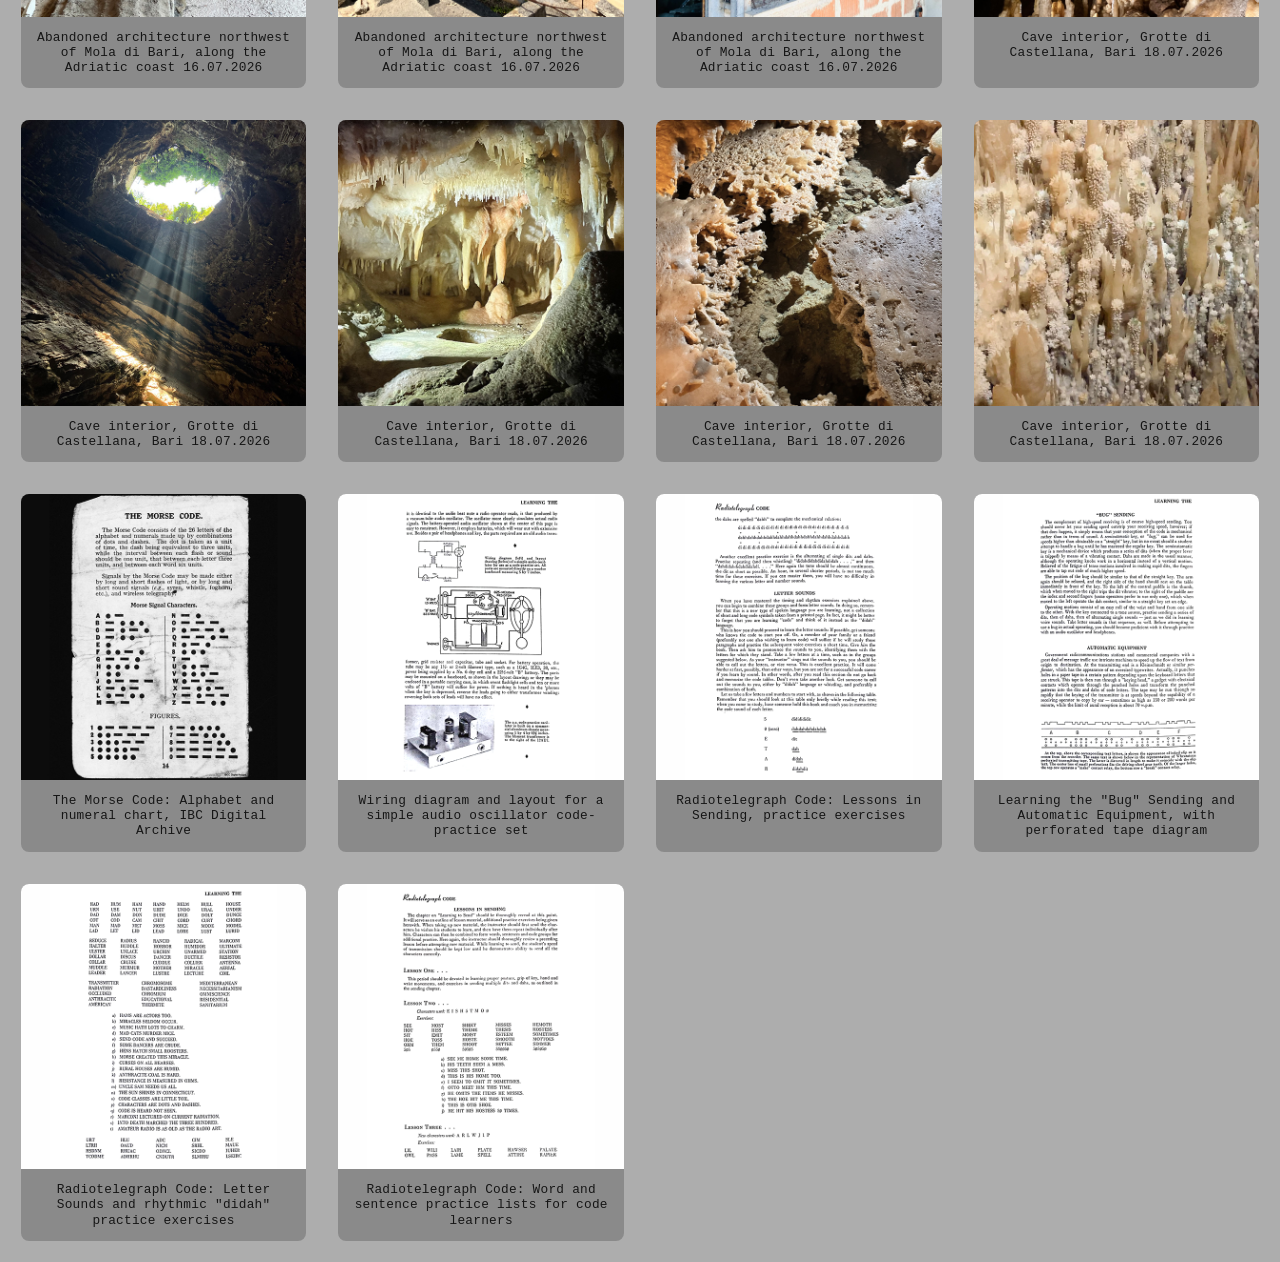
==== commit e91eaa62: "Update print statement from 'Hello' to 'Goodbye'" ====
--- a/archive.html
+++ b/archive.html
@@ -562,13 +562,13 @@
         <div class="archive-item">
             <img src="images/Morse_04.jpg" alt="Research image 40">
             <div class="caption">
+                <span>Learning the "Bug" Sending and Automatic Equipment, with perforated tape diagram</span>
+            </div>
+        </div>
+        <div class="archive-item">
+            <img src="images/Morse_05.jpg" alt="Research image 41">
+            <div class="caption">
                 <span>Radiotelegraph Code: Letter Sounds and rhythmic "didah" practice exercises</span>
-            </div>
-        </div>
-        <div class="archive-item">
-            <img src="images/Morse_05.jpg" alt="Research image 41">
-            <div class="caption">
-                <span>Learning the "Bug" Sending and Automatic Equipment, with perforated tape diagram</span>
             </div>
         </div>
         <div class="archive-item">
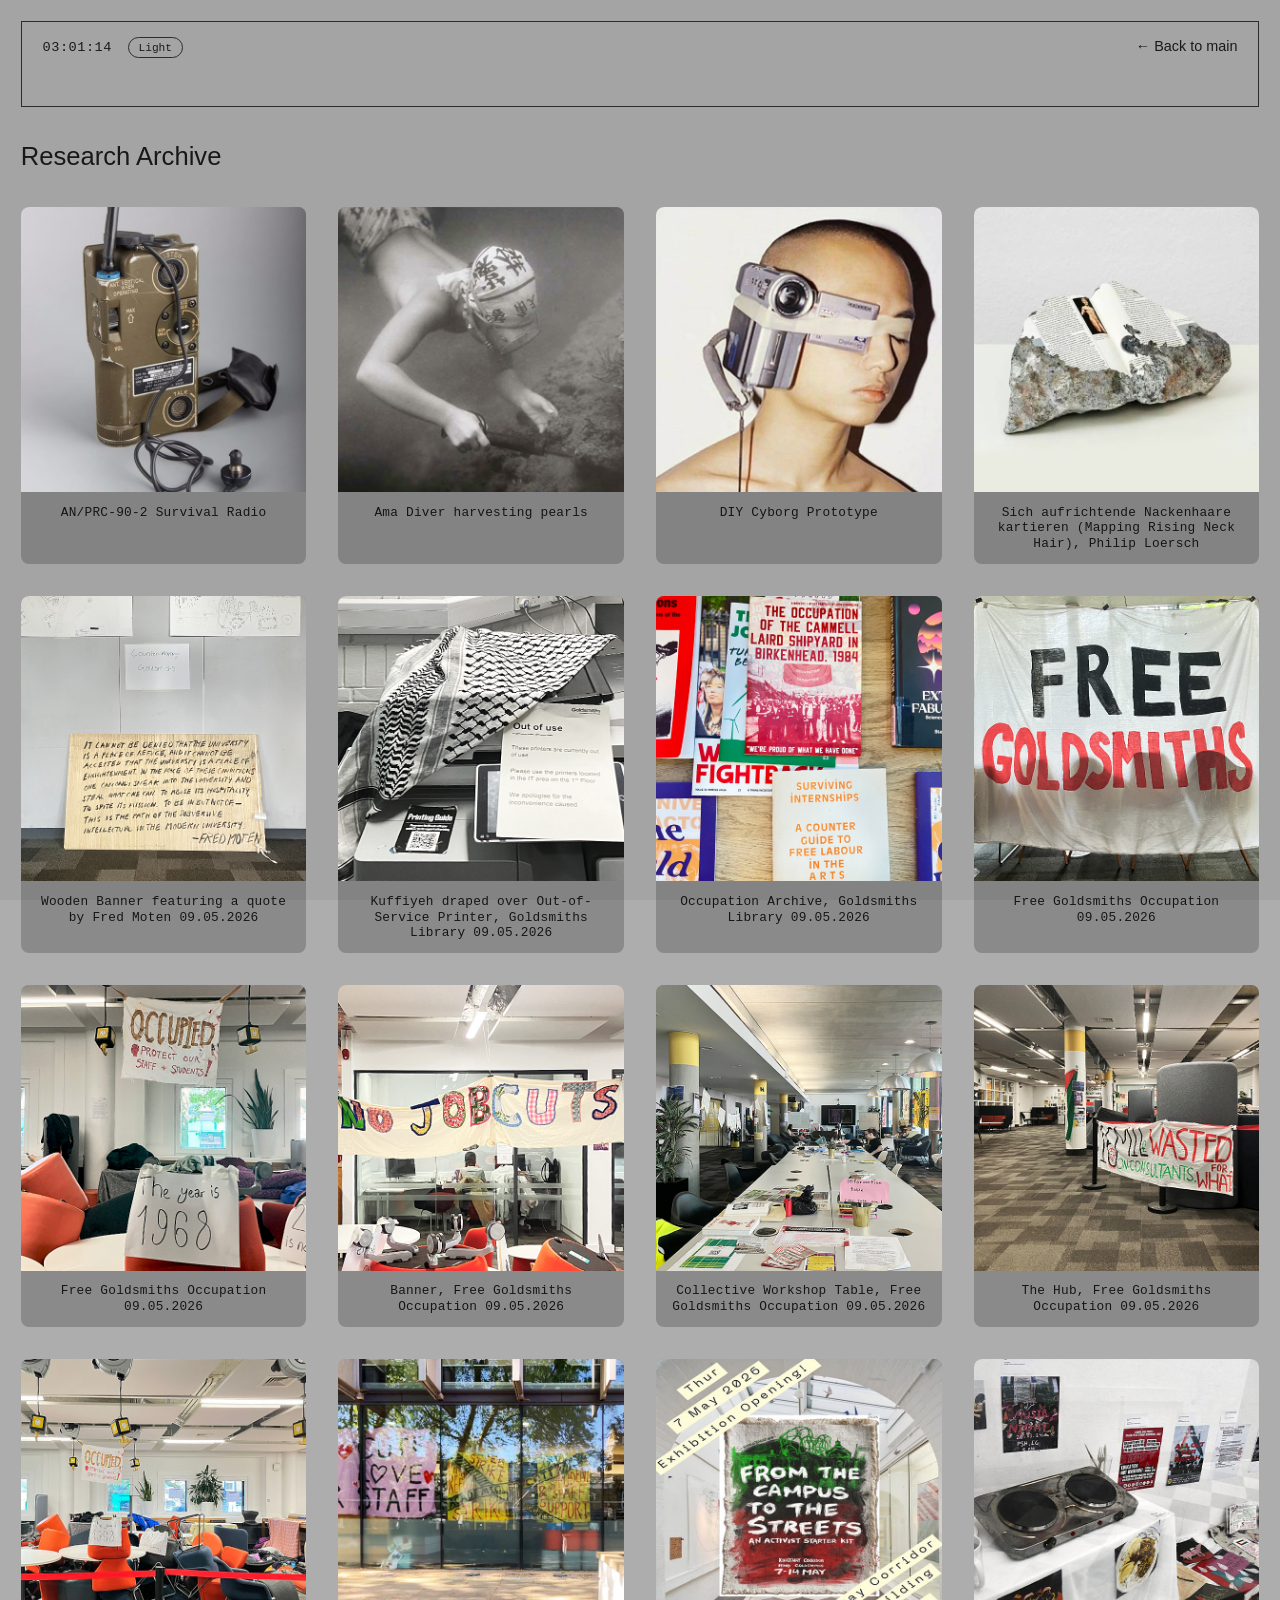
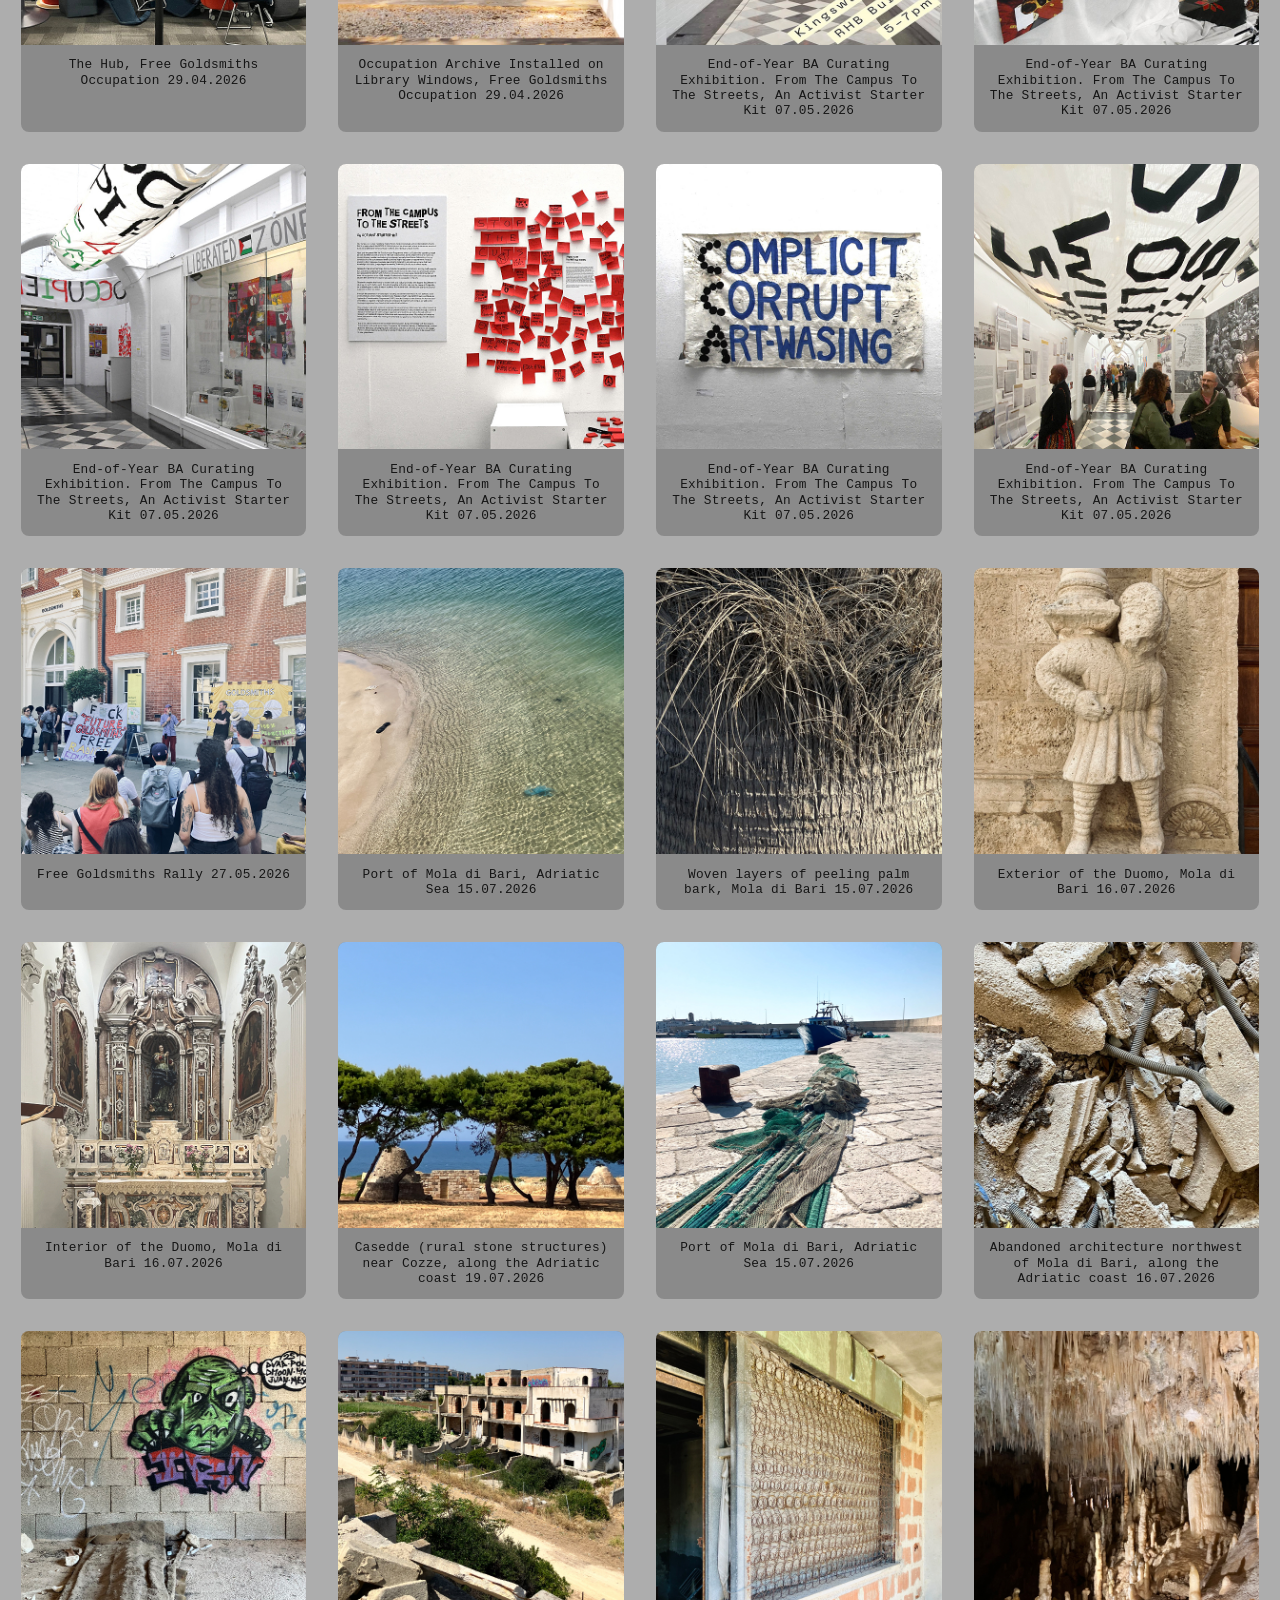
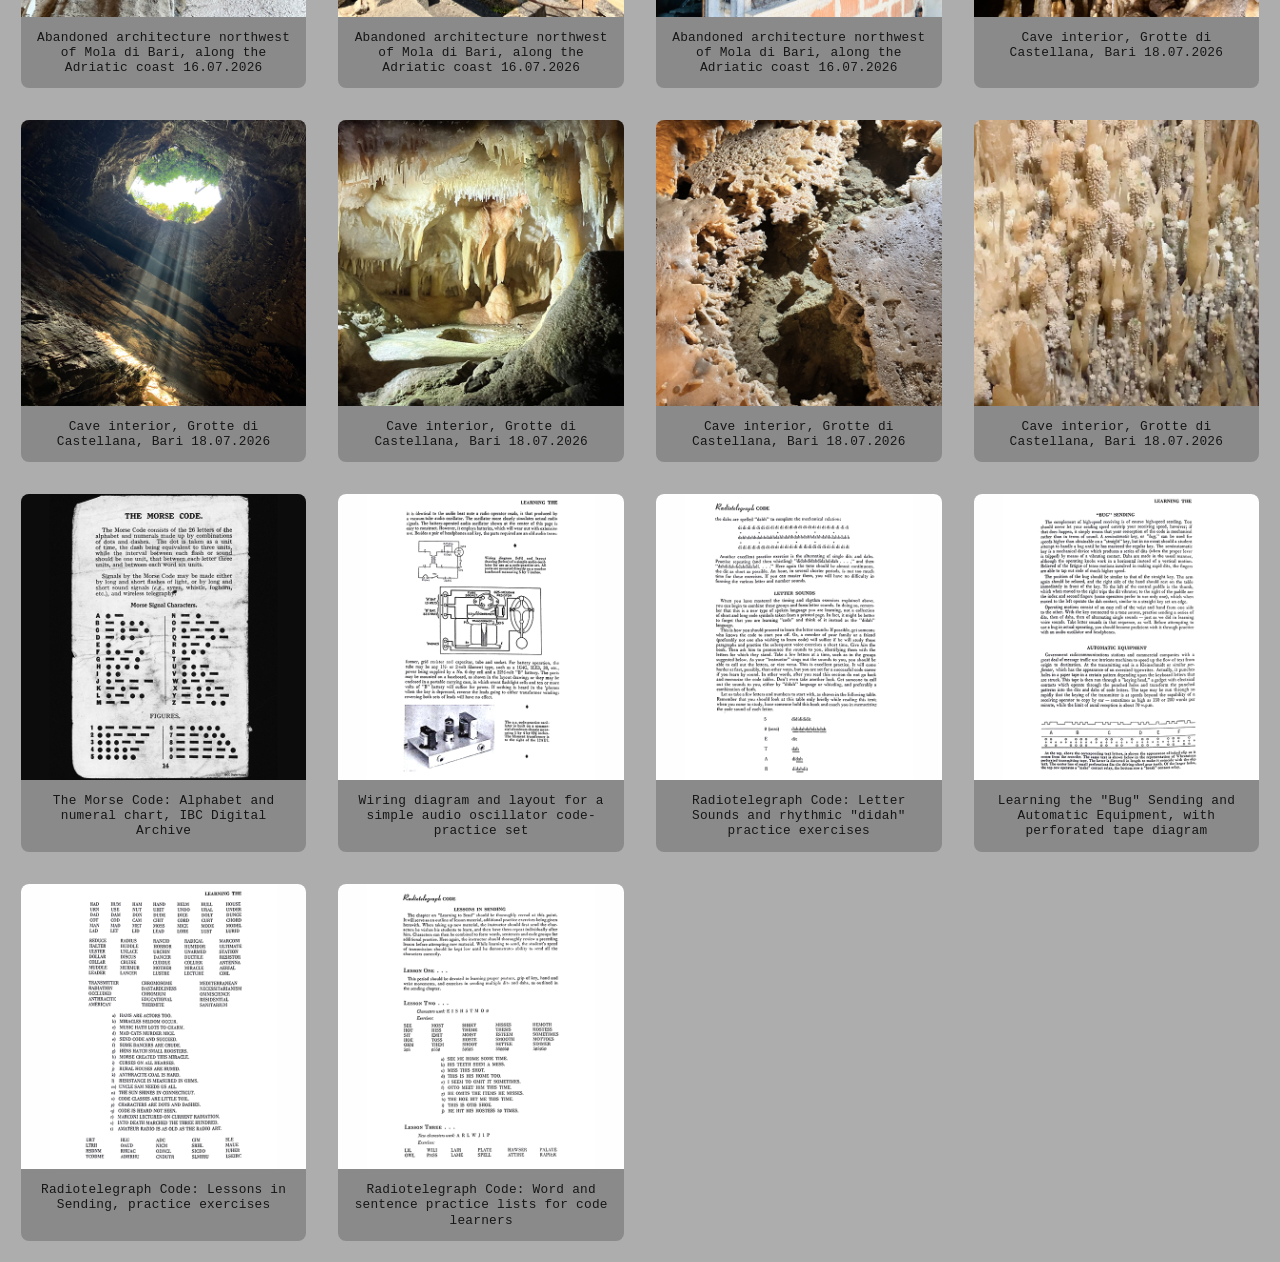
==== commit 3052d97b: "Update archive.html" ====
--- a/archive.html
+++ b/archive.html
@@ -556,19 +556,19 @@
         <div class="archive-item">
             <img src="images/Morse_03.jpg" alt="Research image 39">
             <div class="caption">
+                <span>Radiotelegraph Code: Letter Sounds and rhythmic "didah" practice exercises</span>
+            </div>
+        </div>
+        <div class="archive-item">
+            <img src="images/Morse_04.jpg" alt="Research image 40">
+            <div class="caption">
+                <span>Learning the "Bug" Sending and Automatic Equipment, with perforated tape diagram</span>
+            </div>
+        </div>
+        <div class="archive-item">
+            <img src="images/Morse_05.jpg" alt="Research image 41">
+            <div class="caption">
                 <span>Radiotelegraph Code: Lessons in Sending, practice exercises</span>
-            </div>
-        </div>
-        <div class="archive-item">
-            <img src="images/Morse_04.jpg" alt="Research image 40">
-            <div class="caption">
-                <span>Learning the "Bug" Sending and Automatic Equipment, with perforated tape diagram</span>
-            </div>
-        </div>
-        <div class="archive-item">
-            <img src="images/Morse_05.jpg" alt="Research image 41">
-            <div class="caption">
-                <span>Radiotelegraph Code: Letter Sounds and rhythmic "didah" practice exercises</span>
             </div>
         </div>
         <div class="archive-item">
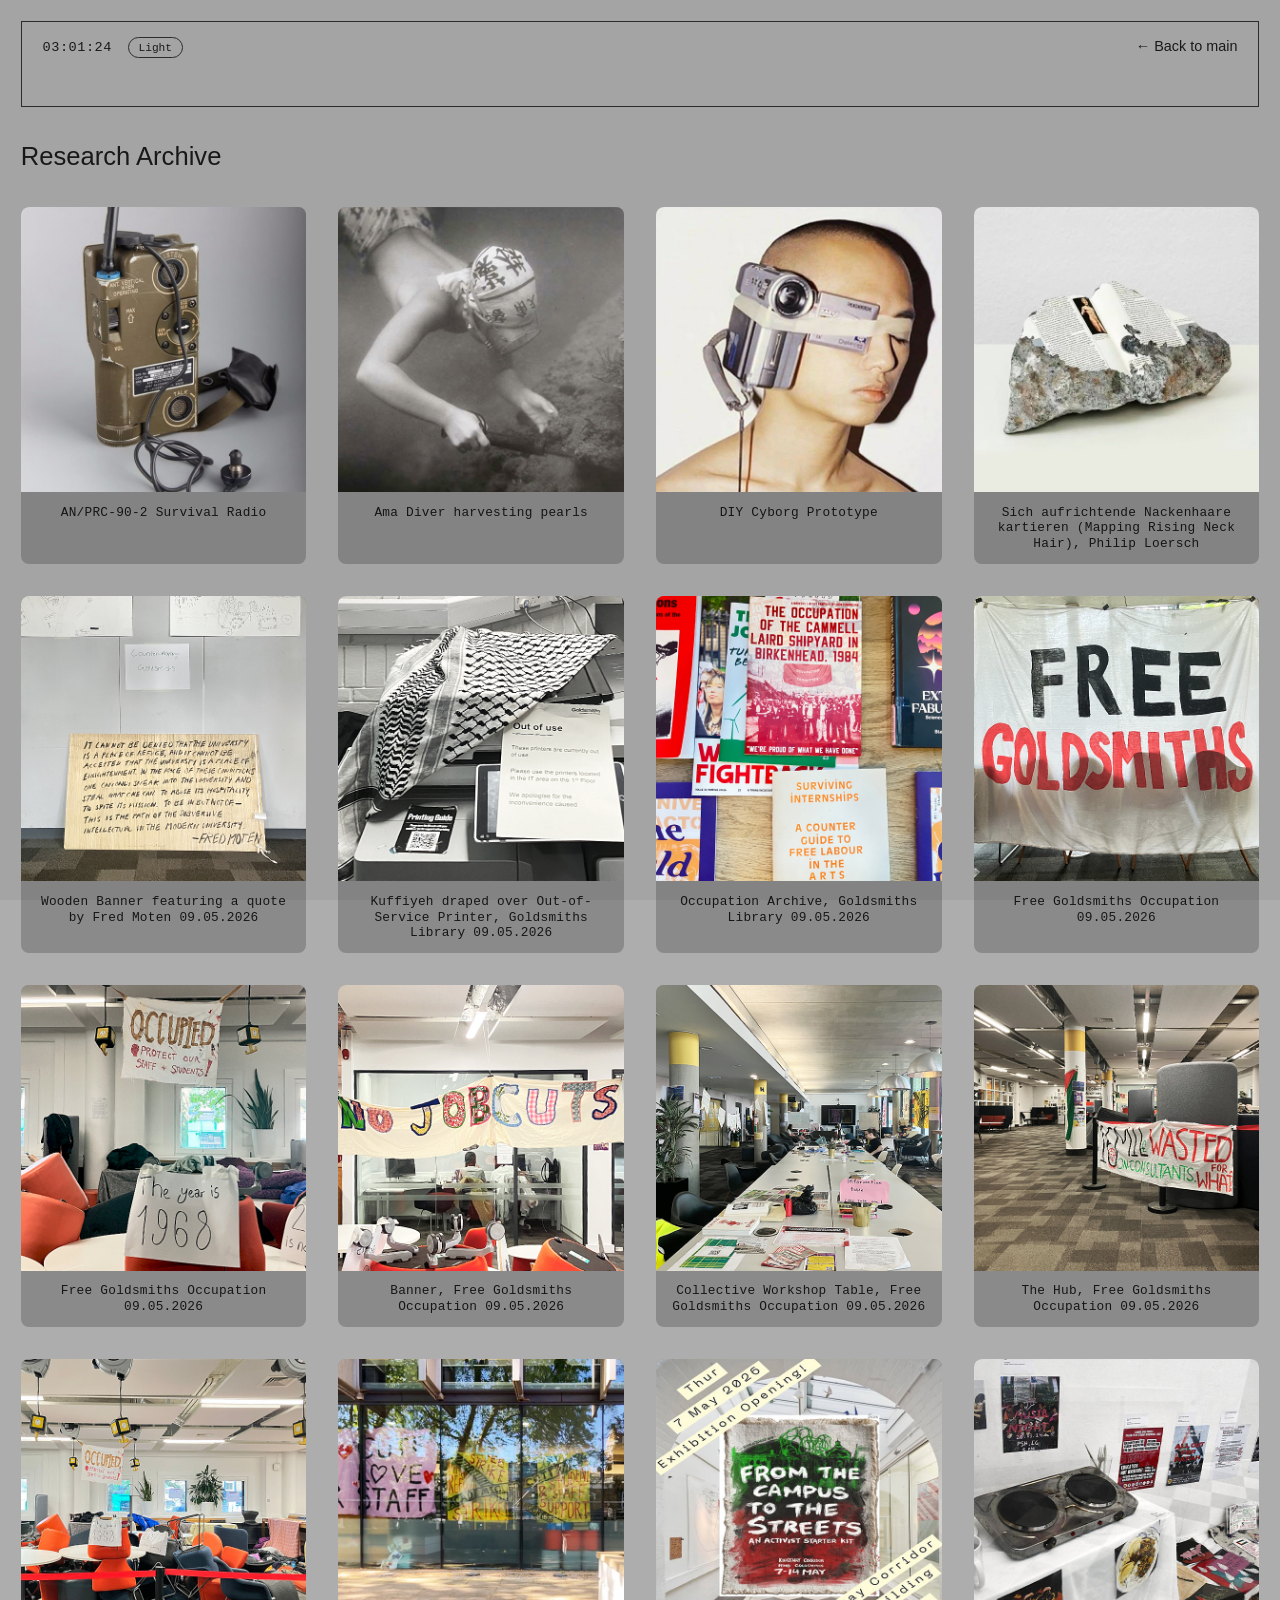
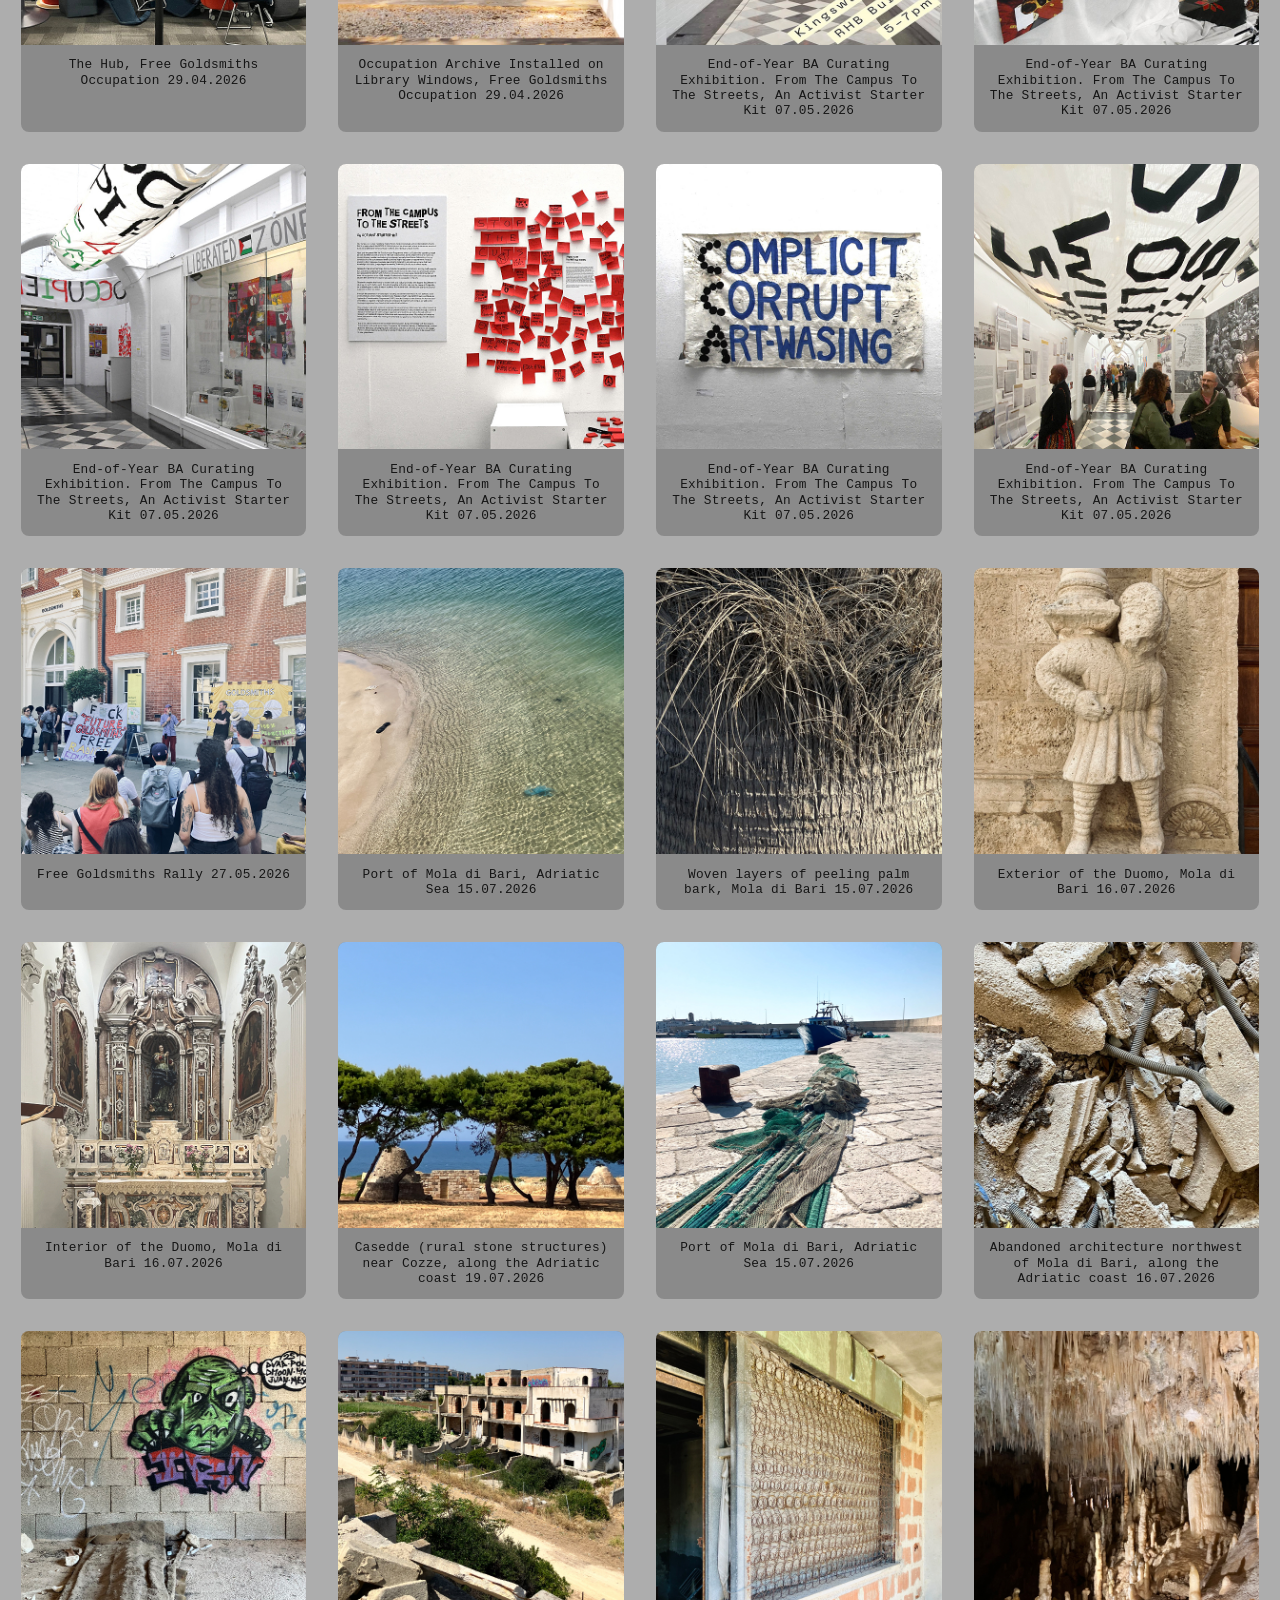
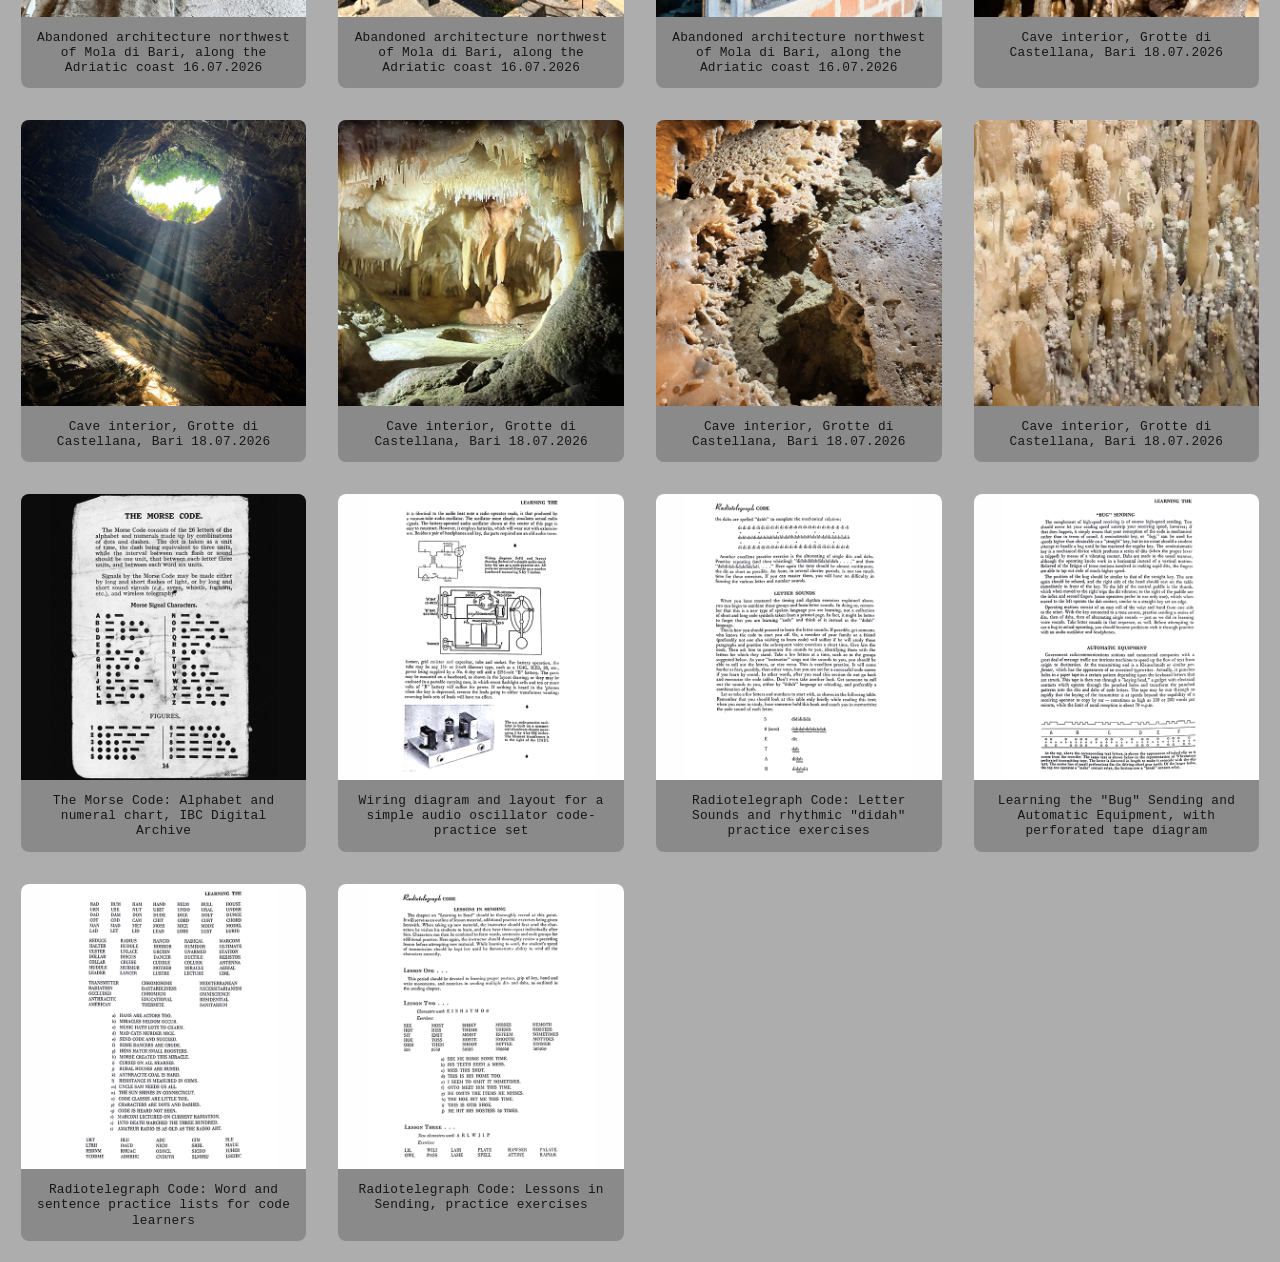
==== commit 08f9e169: "Update print statement from 'Hello' to 'Goodbye'" ====
--- a/archive.html
+++ b/archive.html
@@ -568,13 +568,13 @@
         <div class="archive-item">
             <img src="images/Morse_05.jpg" alt="Research image 41">
             <div class="caption">
+                <span>Radiotelegraph Code: Word and sentence practice lists for code learners</span>
+            </div>
+        </div>
+        <div class="archive-item">
+            <img src="images/Morse_06.jpg" alt="Research image 42">
+            <div class="caption">
                 <span>Radiotelegraph Code: Lessons in Sending, practice exercises</span>
-            </div>
-        </div>
-        <div class="archive-item">
-            <img src="images/Morse_06.jpg" alt="Research image 42">
-            <div class="caption">
-                <span>Radiotelegraph Code: Word and sentence practice lists for code learners</span>
             </div>
         </div>
 
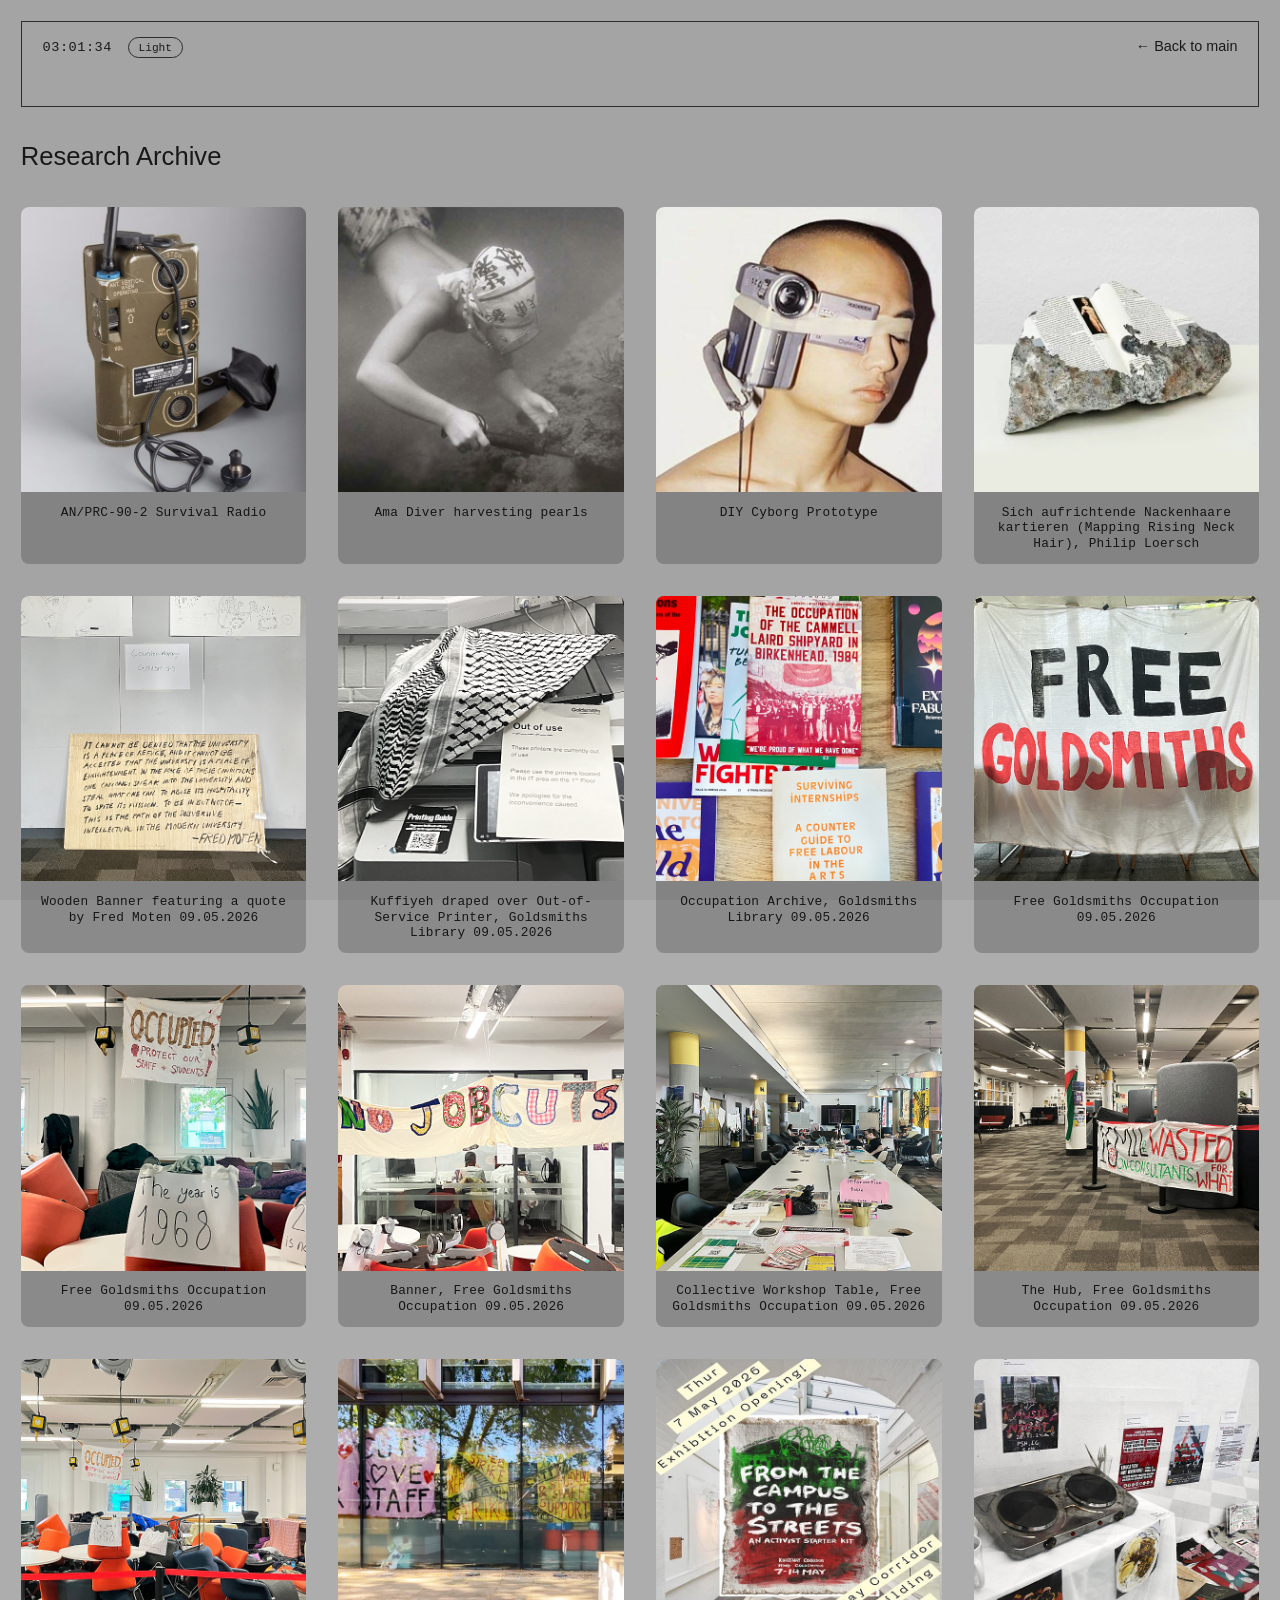
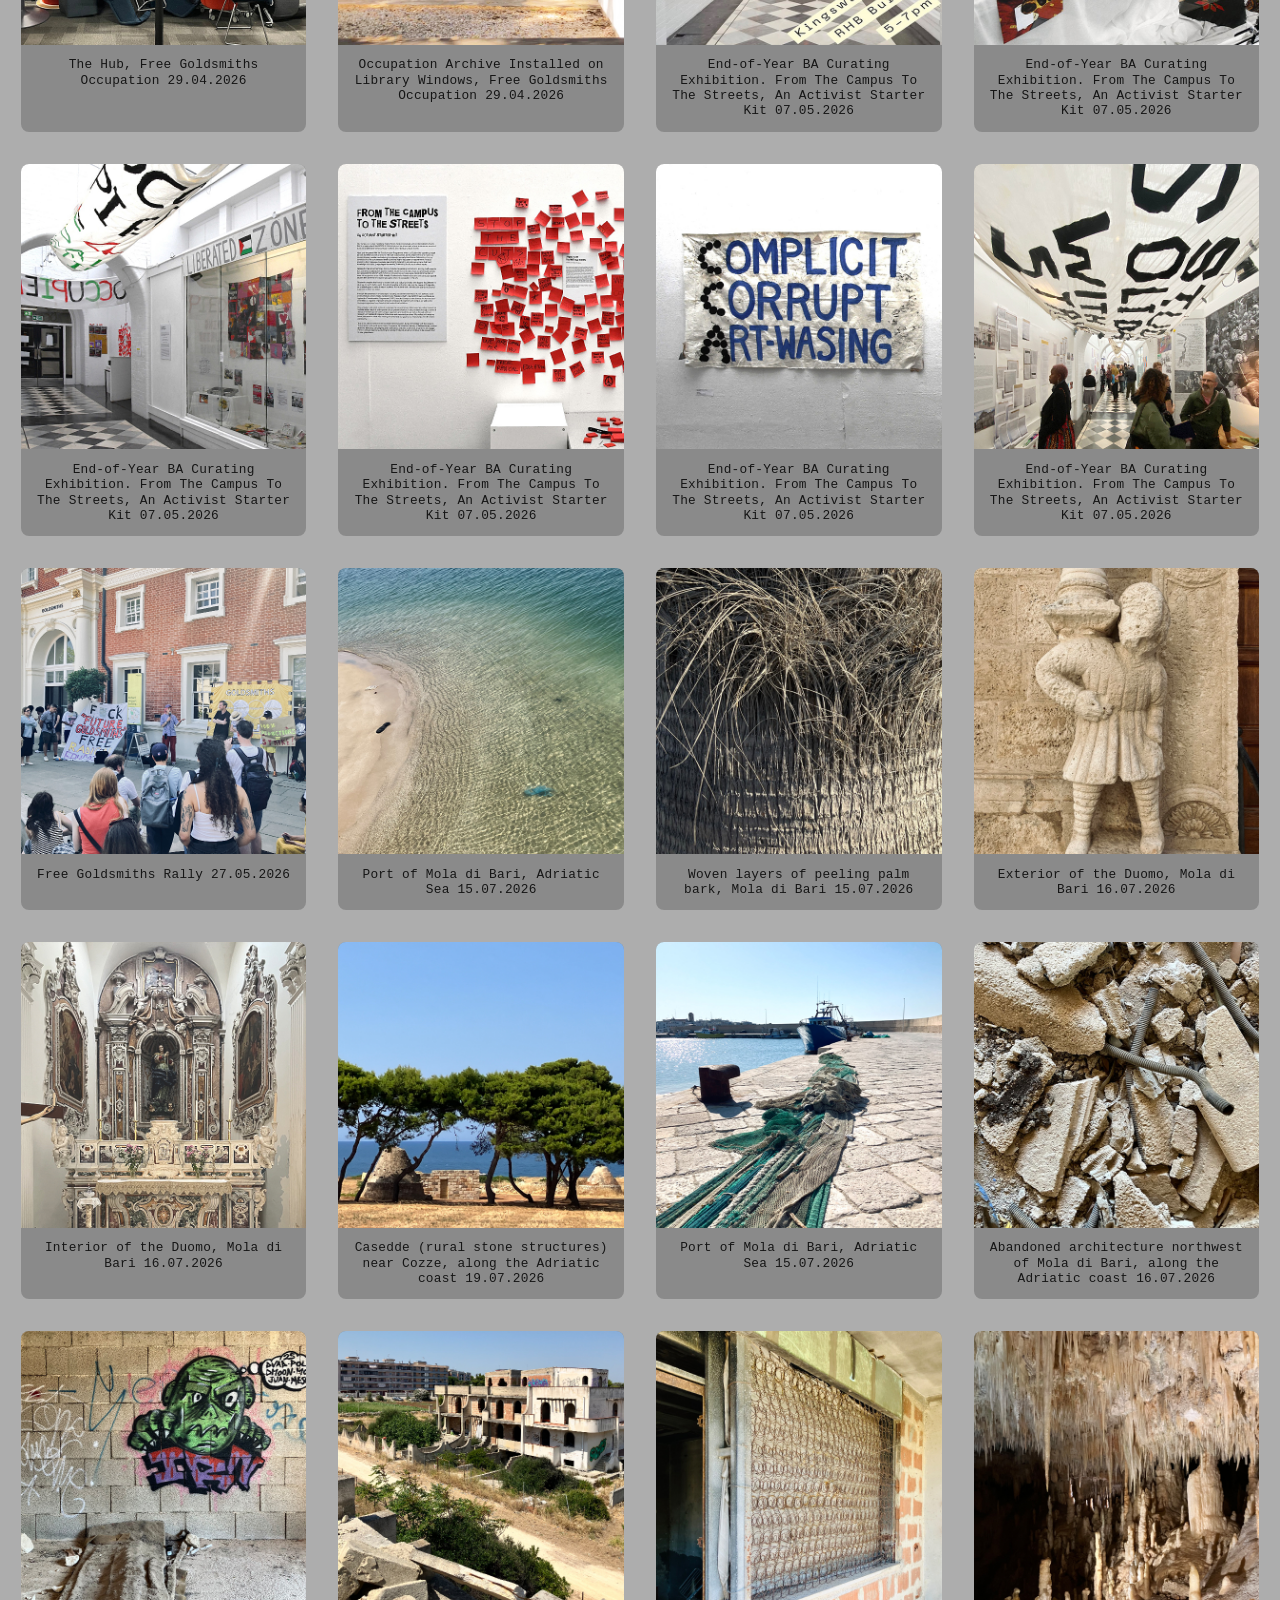
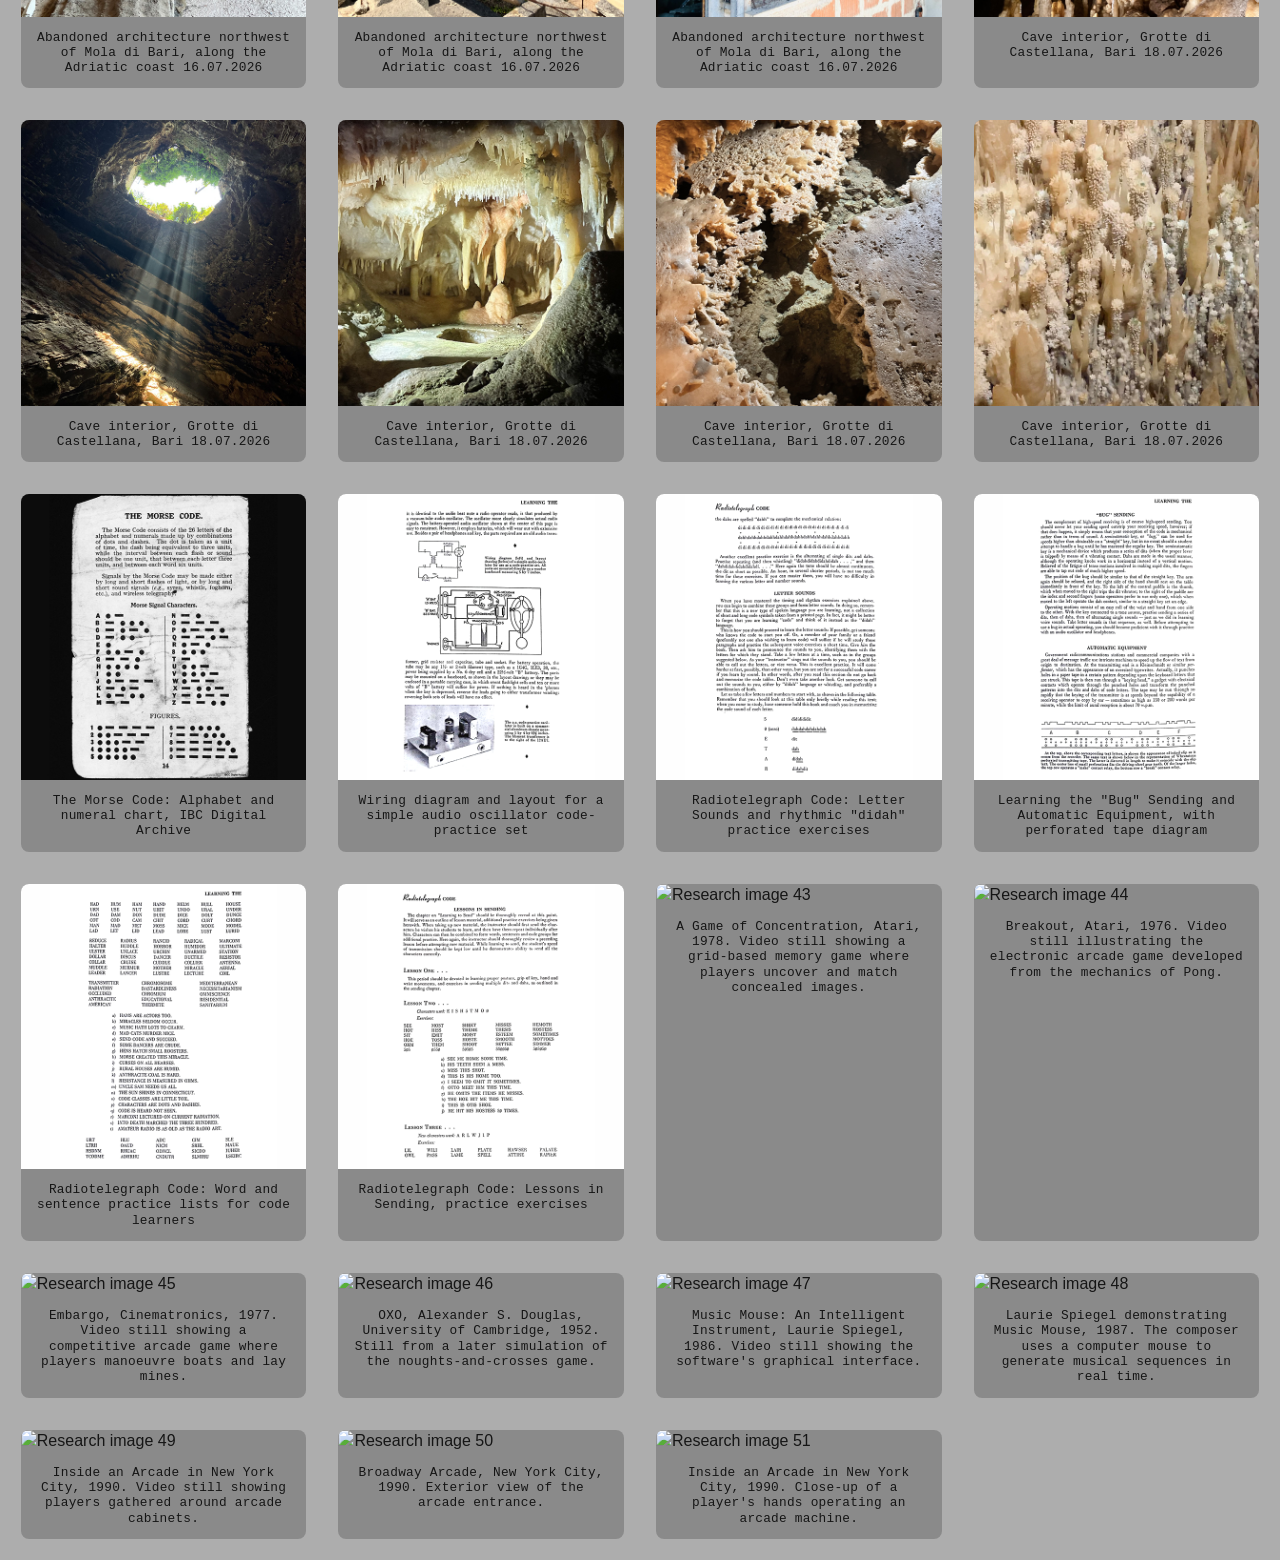
==== commit 8139aad7: "Update greeting from 'Hello' to 'Goodbye'" ====
--- a/archive.html
+++ b/archive.html
@@ -577,7 +577,61 @@
                 <span>Radiotelegraph Code: Lessons in Sending, practice exercises</span>
             </div>
         </div>
-
+                <!-- ===== NEW RADIO SHOW EPISODE 5 IMAGES (Research image 43–51) ===== -->
+        <div class="archive-item">
+            <img src="images/A Game of Concentration 1978.jpg" alt="Research image 43">
+            <div class="caption" title="A Game of Concentration (originally Hunt & Score), Atari, 1978. Video still showing a grid-based memory game in which players uncover and match concealed images. The game translates recognition, recall and successful choices into a sequence of programmed outcomes. Atari 2600 cart. by Atari, Inc.">
+                <span>A Game of Concentration, Atari, 1978. Video still showing a grid-based memory game where players uncover and match concealed images.</span>
+            </div>
+        </div>
+        <div class="archive-item">
+            <img src="images/Breakout 1976 Game.jpg" alt="Research image 44">
+            <div class="caption" title="Breakout, Atari, 1976. Video still illustrating the electronic arcade game developed from the mechanics of Pong. Players control a paddle to redirect a ball against rows of bricks, with the trajectory and timing of each collision determining the next action. The original arcade hardware used discrete logic circuitry and a monochrome display with coloured overlays. Google Arts & Culture">
+                <span>Breakout, Atari, 1976. Video still illustrating the electronic arcade game developed from the mechanics of Pong.</span>
+            </div>
+        </div>
+        <div class="archive-item">
+            <img src="images/Embargo 1977 Game.jpg" alt="Research image 45">
+            <div class="caption" title="Embargo, Cinematronics, 1977. Video still showing a competitive arcade game in which players manoeuvre boats and lay mines to obstruct their opponents. Movement creates changing boundaries that restrict future decisions, making the game's environment a consequence of the players' previous actions. MobyGames">
+                <span>Embargo, Cinematronics, 1977. Video still showing a competitive arcade game where players manoeuvre boats and lay mines.</span>
+            </div>
+        </div>
+        <div class="archive-item">
+            <img src="images/OXO 1952 Game.jpg" alt="Research image 46">
+            <div class="caption" title="OXO, Alexander S. Douglas, University of Cambridge, 1952. Still from a later computer simulation of the noughts-and-crosses game developed for the EDSAC computer. Players entered their moves using a telephone dial, while the machine calculated its responses and displayed the board on a cathode-ray tube. Developed as part of Douglas's research into human-computer interaction. EDSAC soft. by Douglas, A.S.">
+                <span>OXO, Alexander S. Douglas, University of Cambridge, 1952. Still from a later simulation of the noughts-and-crosses game.</span>
+            </div>
+        </div>
+        <div class="archive-item">
+            <img src="images/Laurie Spiegel Music Mouse 1.jpg" alt="Research image 47">
+            <div class="caption" title="Music Mouse: An Intelligent Instrument, Laurie Spiegel, 1986. Video still from a 1987 demonstration showing the software's graphical interface. Mouse movements control multiple musical voices within selected harmonic structures, allowing melodic and rhythmic relationships to be modified during performance.">
+                <span>Music Mouse: An Intelligent Instrument, Laurie Spiegel, 1986. Video still showing the software's graphical interface.</span>
+            </div>
+        </div>
+        <div class="archive-item">
+            <img src="images/Laurie Spiegel Music Mouse 2.jpg" alt="Research image 48">
+            <div class="caption" title="Laurie Spiegel demonstrating Music Mouse, 1987. The composer uses a computer mouse to generate and modify musical sequences in real time. The software provides a structured environment for improvisation, with computational rules determining how physical gestures are translated into musical material. Spiegel's own explanations of Music Mouse are especially relevant because she describes the programme's tendency towards particular musical behaviours.">
+                <span>Laurie Spiegel demonstrating Music Mouse, 1987. The composer uses a computer mouse to generate musical sequences in real time.</span>
+            </div>
+        </div>
+        <div class="archive-item">
+            <img src="images/New York Arcade 1990 1.jpg" alt="Research image 49">
+            <div class="caption" title="Inside an Arcade in New York City, 1990. Video still showing players gathered around arcade cabinets. The shared environment contains overlapping electronic effects, mechanical controls, conversation and movement, with sounds generated by multiple games operating simultaneously.">
+                <span>Inside an Arcade in New York City, 1990. Video still showing players gathered around arcade cabinets.</span>
+            </div>
+        </div>
+        <div class="archive-item">
+            <img src="images/New York Arcade 1990 2.jpg" alt="Research image 50">
+            <div class="caption" title="Broadway Arcade, New York City, 1990. Exterior view of the arcade entrance, documenting a commercial and social environment organised around electronic gaming. The recordings situate game sounds within the architecture and everyday activity of a shared public space.">
+                <span>Broadway Arcade, New York City, 1990. Exterior view of the arcade entrance.</span>
+            </div>
+        </div>
+        <div class="archive-item">
+            <img src="images/New York Arcade 1990 3.jpg" alt="Research image 51">
+            <div class="caption" title="Inside an Arcade in New York City, 1990. Close-up of a player's hands operating an arcade machine. Physical gestures are translated into electronic inputs, producing changes in the game's visual and sonic output. Repeated interactions allow players to anticipate the machine's responses through familiarity and practice.">
+                <span>Inside an Arcade in New York City, 1990. Close-up of a player's hands operating an arcade machine.</span>
+            </div>
+        </div>
     <!-- Lightbox overlay -->
     <div id="lightbox" class="lightbox">
         <span class="lightbox-close">&times;</span>
